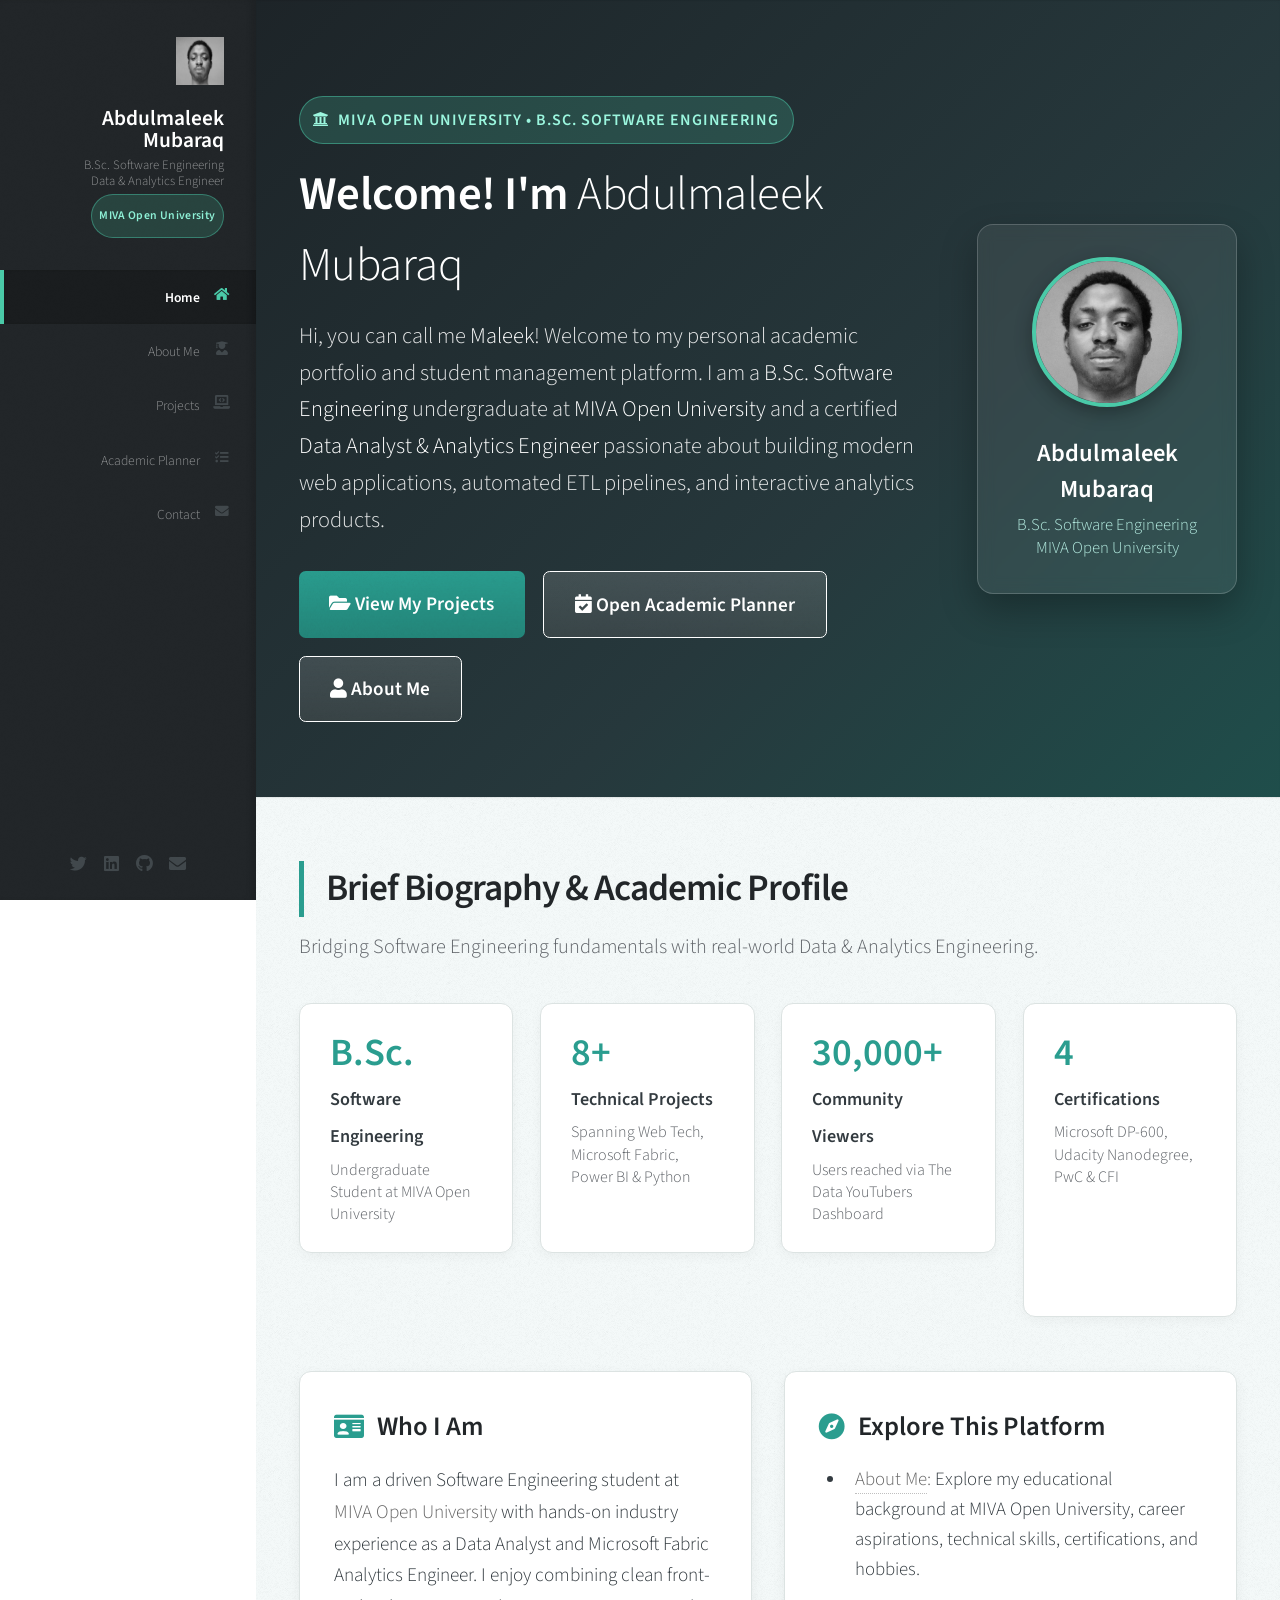
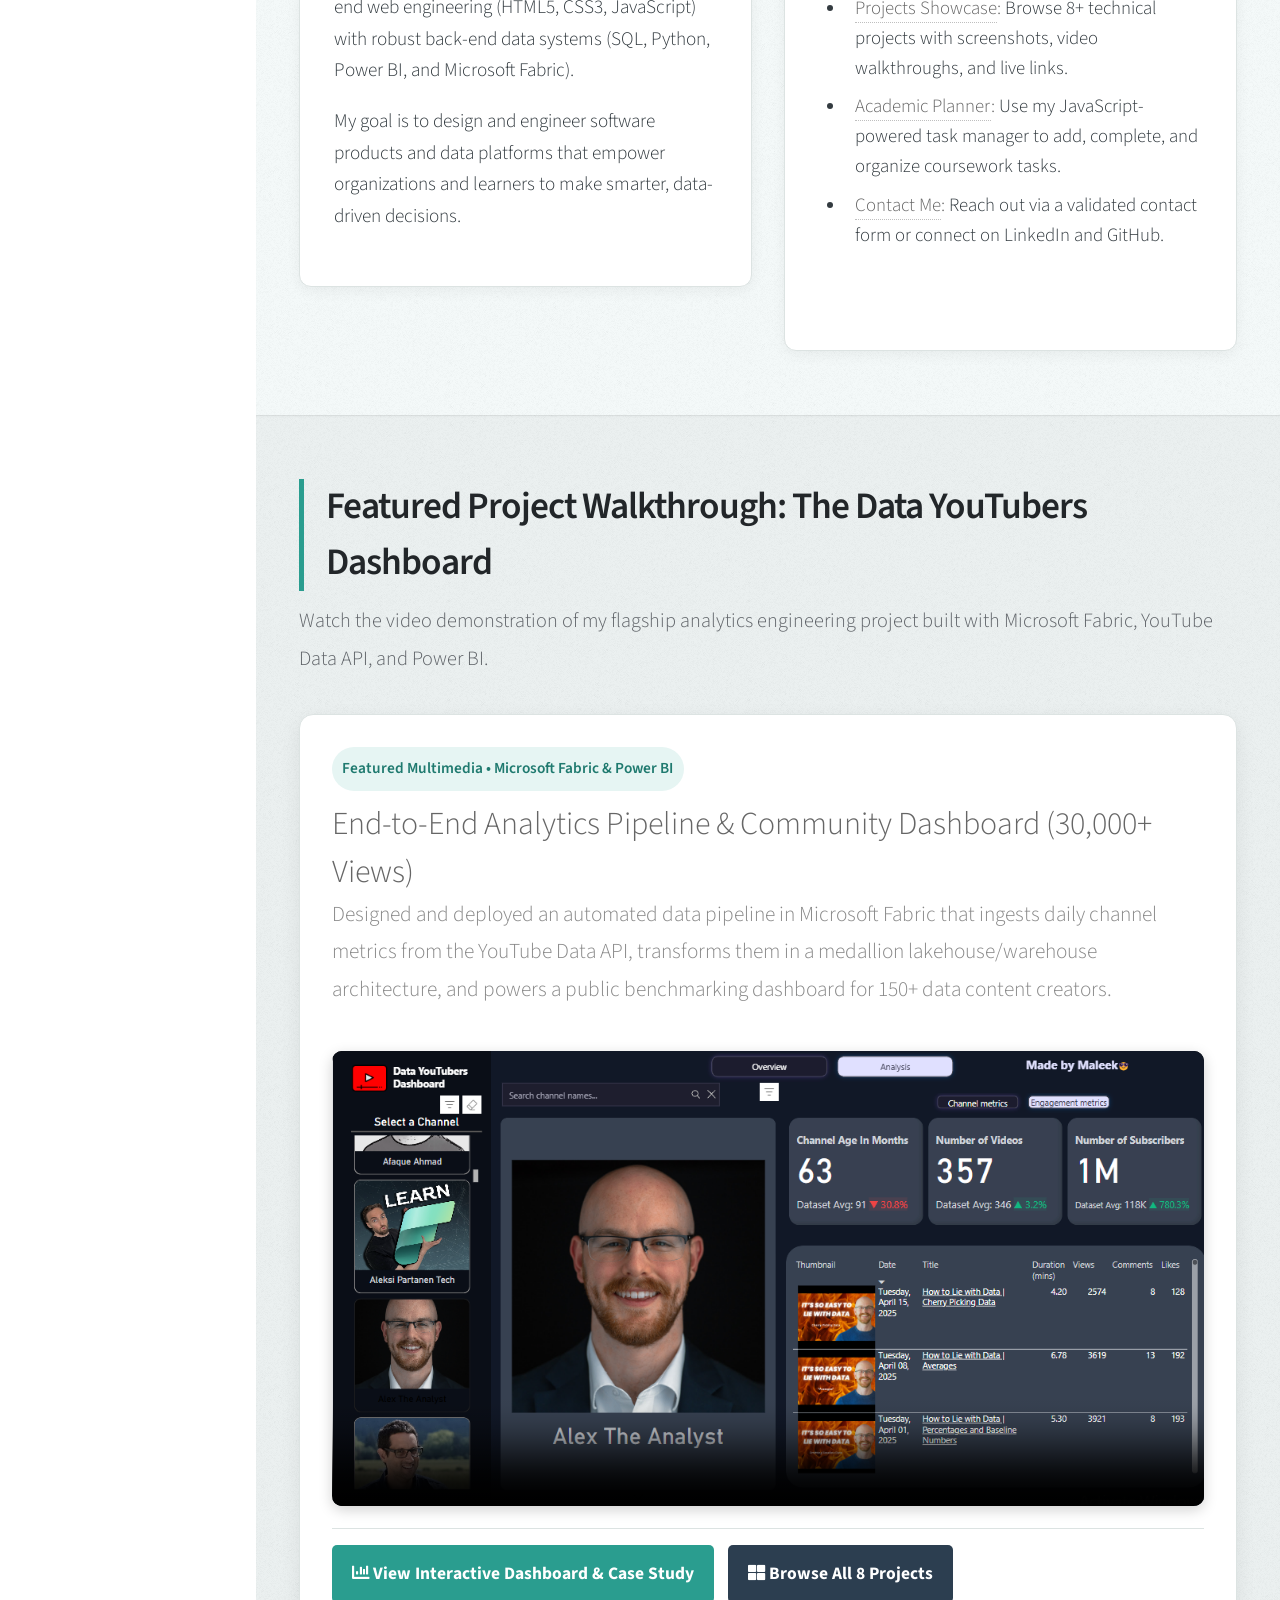
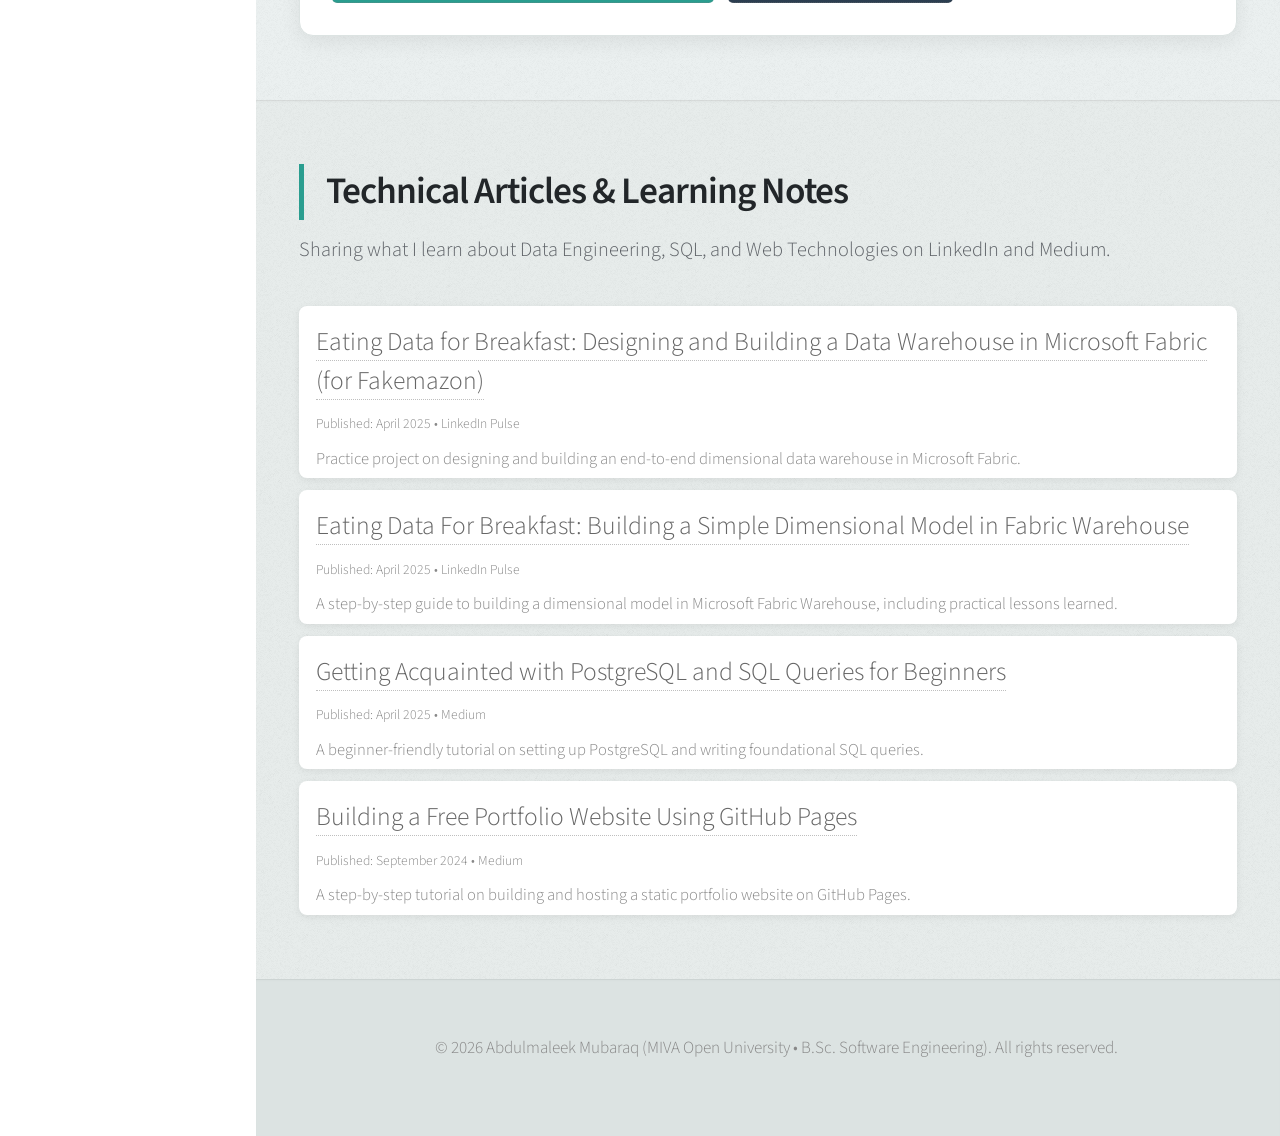
==== index.html @ 2f510b84 "Initial commit: Responsive Student Portfolio and Academic Management Website" ====
<!DOCTYPE html>
<html lang="en">
<head>
    <meta charset="utf-8" />
    <meta name="viewport" content="width=device-width, initial-scale=1" />
    <title>Abdulmaleek Mubaraq | Student Portfolio &amp; Academic Management Platform</title>
    <meta name="description" content="Personal academic portfolio and student management platform of Abdulmaleek Mubaraq — B.Sc. Software Engineering student at MIVA Open University and Data &amp; Analytics Engineer." />

    <!-- Favicon -->
    <link rel="apple-touch-icon" sizes="180x180" href="apple-touch-icon.png" />
    <link rel="icon" type="image/png" sizes="32x32" href="favicon-32x32.png" />
    <link rel="icon" type="image/png" sizes="16x16" href="favicon-16x16.png" />
    <link rel="manifest" href="site.webmanifest" />

    <!-- External CSS Stylesheet -->
    <link rel="stylesheet" href="assets/css/main.css" />
    <link rel="stylesheet" href="assets/css/fontawesome-all.min.css" />
</head>
<body class="is-preload">

    <!-- Semantic Header & Navigation Sidebar -->
    <header id="header">
        <div class="top">
            <!-- Student Logo / Profile Summary -->
            <div id="logo">
                <span class="image avatar48"><img src="images/avatar.jpg" alt="Portrait of Abdulmaleek Mubaraq" /></span>
                <h1 id="title">Abdulmaleek<br />Mubaraq</h1>
                <p>B.Sc. Software Engineering<br />Data &amp; Analytics Engineer</p>
                <span class="uni-badge">MIVA Open University</span>
            </div>

            <!-- Multi-Page Navigation Menu -->
            <nav id="nav" aria-label="Primary Navigation">
                <ul>
                    <li><a href="index.html" class="active" aria-current="page"><span class="icon solid fa-home">Home</span></a></li>
                    <li><a href="about.html"><span class="icon solid fa-user-graduate">About Me</span></a></li>
                    <li><a href="projects.html"><span class="icon solid fa-laptop-code">Projects</span></a></li>
                    <li><a href="planner.html"><span class="icon solid fa-tasks">Academic Planner</span></a></li>
                    <li><a href="contact.html"><span class="icon solid fa-envelope">Contact</span></a></li>
                </ul>
            </nav>
        </div>

        <div class="bottom">
            <!-- Social Hyperlinks -->
            <ul class="icons">
                <li><a href="https://x.com/abdulmaleekola" target="_blank" rel="noopener" class="icon brands fa-twitter"><span class="label">Twitter</span></a></li>
                <li><a href="https://www.linkedin.com/in/mubaraq-abdulmaleek/" target="_blank" rel="noopener" class="icon brands fa-linkedin"><span class="label">LinkedIn</span></a></li>
                <li><a href="https://github.com/maleek004" target="_blank" rel="noopener" class="icon brands fa-github"><span class="label">GitHub</span></a></li>
                <li><a href="mailto:mubaraqabdulmaleek@gmail.com" class="icon solid fa-envelope"><span class="label">Email</span></a></li>
            </ul>
        </div>
    </header>

    <!-- Main Semantic Content -->
    <main id="main">

        <!-- Hero Section: Welcome Message, Student Name, Photograph & Brief Biography -->
        <section id="hero" class="one dark cover page-hero">
            <div class="container">
                <div class="home-hero-grid">
                    <div class="home-hero-content">
                        <span class="hero-eyebrow"><i class="icon solid fa-university"></i> MIVA Open University &bull; B.Sc. Software Engineering</span>
                        <h1>Welcome! I'm <strong>Abdulmaleek Mubaraq</strong></h1>
                        <p>
                            Hi, you can call me <strong>Maleek</strong>! Welcome to my personal academic portfolio and student management platform.
                            I am a <strong>B.Sc. Software Engineering</strong> undergraduate at <strong>MIVA Open University</strong> and a certified
                            <strong>Data Analyst &amp; Analytics Engineer</strong> passionate about building modern web applications, automated ETL pipelines, and interactive analytics products.
                        </p>
                        <div class="hero-actions">
                            <a href="projects.html" class="button primary-btn"><i class="icon solid fa-folder-open"></i> View My Projects</a>
                            <a href="planner.html" class="button secondary-btn"><i class="icon solid fa-calendar-check"></i> Open Academic Planner</a>
                            <a href="about.html" class="button secondary-btn"><i class="icon solid fa-user"></i> About Me</a>
                        </div>
                    </div>

                    <!-- Student Photograph Card -->
                    <aside class="home-hero-photo-card" aria-label="Student Profile Card">
                        <img src="images/avatar.jpg" alt="Abdulmaleek Mubaraq smiling" />
                        <h3>Abdulmaleek Mubaraq</h3>
                        <p>B.Sc. Software Engineering<br />MIVA Open University</p>
                    </aside>
                </div>
            </div>
        </section>

        <!-- Brief Biography & Academic Overview Section -->
        <section id="biography" class="two">
            <div class="container">
                <header class="section-header-left">
                    <h2>Brief Biography &amp; Academic Profile</h2>
                    <p>Bridging Software Engineering fundamentals with real-world Data &amp; Analytics Engineering.</p>
                </header>

                <!-- Key Academic & Portfolio Highlights (CSS Grid) -->
                <div class="stats-grid">
                    <article class="stat-card">
                        <span class="stat-number">B.Sc.</span>
                        <span class="stat-label">Software Engineering</span>
                        <span class="stat-desc">Undergraduate Student at MIVA Open University</span>
                    </article>
                    <article class="stat-card">
                        <span class="stat-number">8+</span>
                        <span class="stat-label">Technical Projects</span>
                        <span class="stat-desc">Spanning Web Tech, Microsoft Fabric, Power BI &amp; Python</span>
                    </article>
                    <article class="stat-card">
                        <span class="stat-number">30,000+</span>
                        <span class="stat-label">Community Viewers</span>
                        <span class="stat-desc">Users reached via The Data YouTubers Dashboard</span>
                    </article>
                    <article class="stat-card">
                        <span class="stat-number">4</span>
                        <span class="stat-label">Certifications</span>
                        <span class="stat-desc">Microsoft DP-600, Udacity Nanodegree, PwC &amp; CFI</span>
                    </article>
                </div>

                <!-- Two-Column Biography Cards -->
                <div class="bio-grid">
                    <article class="info-card">
                        <h3><i class="icon solid fa-id-card"></i> Who I Am</h3>
                        <p>
                            I am a driven Software Engineering student at <strong>MIVA Open University</strong> with hands-on industry experience as a Data Analyst and Microsoft Fabric Analytics Engineer. I enjoy combining clean front-end web engineering (HTML5, CSS3, JavaScript) with robust back-end data systems (SQL, Python, Power BI, and Microsoft Fabric).
                        </p>
                        <p>
                            My goal is to design and engineer software products and data platforms that empower organizations and learners to make smarter, data-driven decisions.
                        </p>
                    </article>

                    <article class="info-card">
                        <h3><i class="icon solid fa-compass"></i> Explore This Platform</h3>
                        <ul class="styled-list">
                            <li><strong><a href="about.html">About Me</a>:</strong> Explore my educational background at MIVA Open University, career aspirations, technical skills, certifications, and hobbies.</li>
                            <li><strong><a href="projects.html">Projects Showcase</a>:</strong> Browse 8+ technical projects with screenshots, video walkthroughs, and live links.</li>
                            <li><strong><a href="planner.html">Academic Planner</a>:</strong> Use my JavaScript-powered task manager to add, complete, and organize coursework tasks.</li>
                            <li><strong><a href="contact.html">Contact Me</a>:</strong> Reach out via a validated contact form or connect on LinkedIn and GitHub.</li>
                        </ul>
                    </article>
                </div>
            </div>
        </section>

        <!-- Featured Project & Multimedia Video Section -->
        <section id="featured-multimedia" class="three">
            <div class="container">
                <header class="section-header-left">
                    <h2>Featured Project Walkthrough: The Data YouTubers Dashboard</h2>
                    <p>Watch the video demonstration of my flagship analytics engineering project built with Microsoft Fabric, YouTube Data API, and Power BI.</p>
                </header>

                <article class="video-showcase-card">
                    <span class="project-badge">Featured Multimedia &bull; Microsoft Fabric &amp; Power BI</span>
                    <h3>End-to-End Analytics Pipeline &amp; Community Dashboard (30,000+ Views)</h3>
                    <p>
                        Designed and deployed an automated data pipeline in Microsoft Fabric that ingests daily channel metrics from the YouTube Data API, transforms them in a medallion lakehouse/warehouse architecture, and powers a public benchmarking dashboard for 150+ data content creators.
                    </p>

                    <!-- HTML5 Multimedia Video Element -->
                    <div class="video-player-wrapper">
                        <video controls preload="metadata" poster="images/DataYoutubersOverview.png">
                            <source src="images/linkedin-video.mp4" type="video/mp4" />
                            Your browser does not support HTML5 video playback. You can <a href="images/linkedin-video.mp4">download the video walkthrough here</a>.
                        </video>
                    </div>

                    <div class="project-card-footer">
                        <a href="data-youtubers.html" class="view-more-btn"><i class="icon solid fa-chart-bar"></i> View Interactive Dashboard &amp; Case Study</a>
                        <a href="projects.html" class="view-more-btn" style="background-color: #2c3e50;"><i class="icon solid fa-th-large"></i> Browse All 8 Projects</a>
                    </div>
                </article>
            </div>
        </section>

        <!-- Technical Writing & Blog Section -->
        <section id="blog" class="four">
            <div class="container">
                <header class="section-header-left">
                    <h2>Technical Articles &amp; Learning Notes</h2>
                    <p>Sharing what I learn about Data Engineering, SQL, and Web Technologies on LinkedIn and Medium.</p>
                </header>

                <div class="blog-list">
                    <article class="blog-container">
                        <h3 class="blog-title">
                            <a href="https://www.linkedin.com/pulse/eating-data-breakfast-designing-building-warehouse-abdulmaleek--jjn0f/" target="_blank" rel="noopener">
                                Eating Data for Breakfast: Designing and Building a Data Warehouse in Microsoft Fabric (for Fakemazon)
                            </a>
                        </h3>
                        <p class="blog-meta">Published: April 2025 &bull; LinkedIn Pulse</p>
                        <p class="blog-summary">Practice project on designing and building an end-to-end dimensional data warehouse in Microsoft Fabric.</p>
                    </article>

                    <article class="blog-container">
                        <h3 class="blog-title">
                            <a href="https://www.linkedin.com/pulse/eating-data-breakfast-building-simple-dimensional-abdulmaleek--d0dvf/" target="_blank" rel="noopener">
                                Eating Data For Breakfast: Building a Simple Dimensional Model in Fabric Warehouse
                            </a>
                        </h3>
                        <p class="blog-meta">Published: April 2025 &bull; LinkedIn Pulse</p>
                        <p class="blog-summary">A step-by-step guide to building a dimensional model in Microsoft Fabric Warehouse, including practical lessons learned.</p>
                    </article>

                    <article class="blog-container">
                        <h3 class="blog-title">
                            <a href="https://medium.com/@mubaraqabdulmaleek/getting-acquainted-with-postgresql-0bab54126f6b" target="_blank" rel="noopener">
                                Getting Acquainted with PostgreSQL and SQL Queries for Beginners
                            </a>
                        </h3>
                        <p class="blog-meta">Published: April 2025 &bull; Medium</p>
                        <p class="blog-summary">A beginner-friendly tutorial on setting up PostgreSQL and writing foundational SQL queries.</p>
                    </article>

                    <article class="blog-container">
                        <h3 class="blog-title">
                            <a href="https://medium.com/@mubaraqabdulmaleek/building-a-free-data-analyst-portfolio-website-using-ai-and-github-pages-step-by-step-guide-for-174361901508" target="_blank" rel="noopener">
                                Building a Free Portfolio Website Using GitHub Pages
                            </a>
                        </h3>
                        <p class="blog-meta">Published: September 2024 &bull; Medium</p>
                        <p class="blog-summary">A step-by-step tutorial on building and hosting a static portfolio website on GitHub Pages.</p>
                    </article>
                </div>
            </div>
        </section>

    </main>

    <!-- Semantic Footer -->
    <footer id="footer">
        <ul class="copyright">
            <li>&copy; 2026 Abdulmaleek Mubaraq (MIVA Open University &bull; B.Sc. Software Engineering). All rights reserved.</li>
        </ul>
    </footer>

    <!-- Scripts -->
    <script src="assets/js/jquery.min.js"></script>
    <script src="assets/js/jquery.scrolly.min.js"></script>
    <script src="assets/js/jquery.scrollex.min.js"></script>
    <script src="assets/js/browser.min.js"></script>
    <script src="assets/js/breakpoints.min.js"></script>
    <script src="assets/js/util.js"></script>
    <script src="assets/js/main.js"></script>
    <script src="assets/js/portfolio.js"></script>
</body>
</html>
---- assets/css/main.css ----
@import url("fontawesome-all.min.css");
@import url("https://fonts.googleapis.com/css?family=Source+Sans+Pro:300,300italic,400,600");

/*
	Prologue by HTML5 UP
	html5up.net | @ajlkn
	Free for personal and commercial use under the CCA 3.0 license (html5up.net/license)
*/

html, body, div, span, applet, object,
iframe, h1, h2, h3, h4, h5, h6, p, blockquote,
pre, a, abbr, acronym, address, big, cite,
code, del, dfn, em, img, ins, kbd, q, s, samp,
small, strike, strong, sub, sup, tt, var, b,
u, i, center, dl, dt, dd, ol, ul, li, fieldset,
form, label, legend, table, caption, tbody,
tfoot, thead, tr, th, td, article, aside,
canvas, details, embed, figure, figcaption,
footer, header, hgroup, menu, nav, output, ruby,
section, summary, time, mark, audio, video {
	margin: 0;
	padding: 0;
	border: 0;
	font-size: 100%;
	font: inherit;
	vertical-align: baseline;}

article, aside, details, figcaption, figure,
footer, header, hgroup, menu, nav, section {
	display: block;}

body {
	line-height: 1;
}

ol, ul {
	list-style: none;
}

blockquote, q {
	quotes: none;
}

	blockquote:before, blockquote:after, q:before, q:after {
		content: '';
		content: none;
	}

table {
	border-collapse: collapse;
	border-spacing: 0;
}

body {
	-webkit-text-size-adjust: none;
}

mark {
	background-color: transparent;
	color: inherit;
}

input::-moz-focus-inner {
	border: 0;
	padding: 0;
}

input, select, textarea {
	-moz-appearance: none;
	-webkit-appearance: none;
	-ms-appearance: none;
	appearance: none;
}

/* Basic */

	html {
		box-sizing: border-box;
	}

	*, *:before, *:after {
		box-sizing: inherit;
	}

	body {
		background: #fff;
		font-family: 'Source Sans Pro', sans-serif;
		font-size: 19pt;
		font-weight: 300;
		line-height: 1.75em;
		color: #888;
	}

		body.is-preload *, body.is-preload *:before, body.is-preload *:after {
			-moz-animation: none !important;
			-webkit-animation: none !important;
			-ms-animation: none !important;
			animation: none !important;
			-moz-transition: none !important;
			-webkit-transition: none !important;
			-ms-transition: none !important;
			transition: none !important;
		}

	input, textarea, select {
		font-family: 'Source Sans Pro', sans-serif;
		font-size: 19pt;
		font-weight: 300;
		line-height: 1.75em;
		color: #888;
	}

	h1, h2, h3, h4, h5, h6 {
		font-weight: 300;
		color: #666;
		line-height: 1.5em;
	}

	h1 a, h2 a, h3 a, h4 a, h5 a, h6 a {
		color: inherit;
		text-decoration: none;
	}

		h1 a strong, h2 a strong, h3 a strong, h4 a strong, h5 a strong, h6 a strong {
			color: #333;
		}

	h2 {
		font-size: 2em;
		letter-spacing: -1px;
	}

		h2.alt {
			color: #888;
		}

			h2.alt strong {
				color: #666;
			}

	h3 {
		font-size: 1.5em;
	}

	header {
		margin: 0 0 2em 0;
	}

		header > p {
			margin: 1em 0 0 0;
		}

	footer {
		margin: 2em 0 0 0;
	}

	strong, b {
		font-weight: 300;
		color: #666;
	}

	em, i {
		font-style: italic;
	}

	a {
		text-decoration: none;
		color: inherit;
		border-bottom: dotted 1px rgba(128, 128, 128, 0.5);
		-moz-transition: color 0.35s ease-in-out, border-bottom-color 0.35s ease-in-out;
		-webkit-transition: color 0.35s ease-in-out, border-bottom-color 0.35s ease-in-out;
		-ms-transition: color 0.35s ease-in-out, border-bottom-color 0.35s ease-in-out;
		transition: color 0.35s ease-in-out, border-bottom-color 0.35s ease-in-out;
		outline: 0;
	}

		a:hover {
			color: #E27689;
			border-bottom-color: rgba(255, 255, 255, 0);
		}

	sub {
		position: relative;
		top: 0.5em;
		font-size: 0.8em;
	}

	sup {
		position: relative;
		top: -0.5em;
		font-size: 0.8em;
	}

	hr {
		border: 0;
		border-top: solid 1px #ddd;
	}

	blockquote {
		border-left: solid 0.5em #ddd;
		padding: 1em 0 1em 2em;
		font-style: italic;
	}

	p, ul, ol, dl, table {
		margin-bottom: 2em;
	}

	br.clear {
		clear: both;
	}

/* Container */

	.container {
		margin: 0 auto;
		max-width: 100%;
		width: 1400px;
	}

		@media screen and (min-width: 961px) and (max-width: 1880px) {

			.container {
				width: 1200px;
			}

		}

		@media screen and (min-width: 961px) and (max-width: 1620px) {

			.container {
				width: 960px;
			}

		}

		@media screen and (min-width: 961px) and (max-width: 1320px) {

			.container {
				width: 100%;
			}

		}

		@media screen and (max-width: 960px) {

			.container {
				width: 100%;
			}

		}

		@media screen and (max-width: 736px) {

			.container {
				width: 100%;
			}

		}

/* Row */

	.row {
		display: flex;
		flex-wrap: wrap;
		box-sizing: border-box;
		align-items: stretch;
	}

		.row > * {
			box-sizing: border-box;
		}

		.row.gtr-uniform > * > :last-child {
			margin-bottom: 0;
		}

		.row.aln-left {
			justify-content: flex-start;
		}

		.row.aln-center {
			justify-content: center;
		}

		.row.aln-right {
			justify-content: flex-end;
		}

		.row.aln-top {
			align-items: flex-start;
		}

		.row.aln-middle {
			align-items: center;
		}

		.row.aln-bottom {
			align-items: flex-end;
		}

		.row > .imp {
			order: -1;
		}

		.row > .col-1 {
			width: 8.33333%;
		}

		.row > .off-1 {
			margin-left: 8.33333%;
		}

		.row > .col-2 {
			width: 16.66667%;
		}

		.row > .off-2 {
			margin-left: 16.66667%;
		}

		.row > .col-3 {
			width: 25%;
		}

		.row > .off-3 {
			margin-left: 25%;
		}

		.row > .col-4 {
			width: 33.33333%;
		}

		.row > .off-4 {
			margin-left: 33.33333%;
		}

		.row > .col-5 {
			width: 41.66667%;
		}

		.row > .off-5 {
			margin-left: 41.66667%;
		}

		.row > .col-6 {
			width: 50%;
		}

		.row > .off-6 {
			margin-left: 50%;
		}

		.row > .col-7 {
			width: 58.33333%;
		}

		.row > .off-7 {
			margin-left: 58.33333%;
		}

		.row > .col-8 {
			width: 66.66667%;
		}

		.row > .off-8 {
			margin-left: 66.66667%;
		}

		.row > .col-9 {
			width: 75%;
		}

		.row > .off-9 {
			margin-left: 75%;
		}

		.row > .col-10 {
			width: 83.33333%;
		}

		.row > .off-10 {
			margin-left: 83.33333%;
		}

		.row > .col-11 {
			width: 91.66667%;
		}

		.row > .off-11 {
			margin-left: 91.66667%;
		}

		.row > .col-12 {
			width: 100%;
		}

		.row > .off-12 {
			margin-left: 100%;
		}

		.row.gtr-0 {
			margin-top: 0px;
			margin-left: 0px;
		}

			.row.gtr-0 > * {
				padding: 0px 0 0 0px;
			}

			.row.gtr-0.gtr-uniform {
				margin-top: 0px;
			}

				.row.gtr-0.gtr-uniform > * {
					padding-top: 0px;
				}

		.row.gtr-25 {
			margin-top: -10px;
			margin-left: -10px;
		}

			.row.gtr-25 > * {
				padding: 10px 0 0 10px;
			}

			.row.gtr-25.gtr-uniform {
				margin-top: -10px;
			}

				.row.gtr-25.gtr-uniform > * {
					padding-top: 10px;
				}

		.row.gtr-50 {
			margin-top: -20px;
			margin-left: -20px;
		}

			.row.gtr-50 > * {
				padding: 20px 0 0 20px;
			}

			.row.gtr-50.gtr-uniform {
				margin-top: -20px;
			}

				.row.gtr-50.gtr-uniform > * {
					padding-top: 20px;
				}

		.row {
			margin-top: -40px;
			margin-left: -40px;
		}

			.row > * {
				padding: 40px 0 0 40px;
			}

			.row.gtr-uniform {
				margin-top: -40px;
			}

				.row.gtr-uniform > * {
					padding-top: 40px;
				}

		.row.gtr-150 {
			margin-top: -60px;
			margin-left: -60px;
		}

			.row.gtr-150 > * {
				padding: 60px 0 0 60px;
			}

			.row.gtr-150.gtr-uniform {
				margin-top: -60px;
			}

				.row.gtr-150.gtr-uniform > * {
					padding-top: 60px;
				}

		.row.gtr-200 {
			margin-top: -80px;
			margin-left: -80px;
		}

			.row.gtr-200 > * {
				padding: 80px 0 0 80px;
			}

			.row.gtr-200.gtr-uniform {
				margin-top: -80px;
			}

				.row.gtr-200.gtr-uniform > * {
					padding-top: 80px;
				}

		@media screen and (min-width: 961px) and (max-width: 1880px) {

			.row {
				display: flex;
				flex-wrap: wrap;
				box-sizing: border-box;
				align-items: stretch;
			}

				.row > * {
					box-sizing: border-box;
				}

				.row.gtr-uniform > * > :last-child {
					margin-bottom: 0;
				}

				.row.aln-left {
					justify-content: flex-start;
				}

				.row.aln-center {
					justify-content: center;
				}

				.row.aln-right {
					justify-content: flex-end;
				}

				.row.aln-top {
					align-items: flex-start;
				}

				.row.aln-middle {
					align-items: center;
				}

				.row.aln-bottom {
					align-items: flex-end;
				}

				.row > .imp-wide {
					order: -1;
				}

				.row > .col-1-wide {
					width: 8.33333%;
				}

				.row > .off-1-wide {
					margin-left: 8.33333%;
				}

				.row > .col-2-wide {
					width: 16.66667%;
				}

				.row > .off-2-wide {
					margin-left: 16.66667%;
				}

				.row > .col-3-wide {
					width: 25%;
				}

				.row > .off-3-wide {
					margin-left: 25%;
				}

				.row > .col-4-wide {
					width: 33.33333%;
				}

				.row > .off-4-wide {
					margin-left: 33.33333%;
				}

				.row > .col-5-wide {
					width: 41.66667%;
				}

				.row > .off-5-wide {
					margin-left: 41.66667%;
				}

				.row > .col-6-wide {
					width: 50%;
				}

				.row > .off-6-wide {
					margin-left: 50%;
				}

				.row > .col-7-wide {
					width: 58.33333%;
				}

				.row > .off-7-wide {
					margin-left: 58.33333%;
				}

				.row > .col-8-wide {
					width: 66.66667%;
				}

				.row > .off-8-wide {
					margin-left: 66.66667%;
				}

				.row > .col-9-wide {
					width: 75%;
				}

				.row > .off-9-wide {
					margin-left: 75%;
				}

				.row > .col-10-wide {
					width: 83.33333%;
				}

				.row > .off-10-wide {
					margin-left: 83.33333%;
				}

				.row > .col-11-wide {
					width: 91.66667%;
				}

				.row > .off-11-wide {
					margin-left: 91.66667%;
				}

				.row > .col-12-wide {
					width: 100%;
				}

				.row > .off-12-wide {
					margin-left: 100%;
				}

				.row.gtr-0 {
					margin-top: 0px;
					margin-left: 0px;
				}

					.row.gtr-0 > * {
						padding: 0px 0 0 0px;
					}

					.row.gtr-0.gtr-uniform {
						margin-top: 0px;
					}

						.row.gtr-0.gtr-uniform > * {
							padding-top: 0px;
						}

				.row.gtr-25 {
					margin-top: -10px;
					margin-left: -10px;
				}

					.row.gtr-25 > * {
						padding: 10px 0 0 10px;
					}

					.row.gtr-25.gtr-uniform {
						margin-top: -10px;
					}

						.row.gtr-25.gtr-uniform > * {
							padding-top: 10px;
						}

				.row.gtr-50 {
					margin-top: -20px;
					margin-left: -20px;
				}

					.row.gtr-50 > * {
						padding: 20px 0 0 20px;
					}

					.row.gtr-50.gtr-uniform {
						margin-top: -20px;
					}

						.row.gtr-50.gtr-uniform > * {
							padding-top: 20px;
						}

				.row {
					margin-top: -40px;
					margin-left: -40px;
				}

					.row > * {
						padding: 40px 0 0 40px;
					}

					.row.gtr-uniform {
						margin-top: -40px;
					}

						.row.gtr-uniform > * {
							padding-top: 40px;
						}

				.row.gtr-150 {
					margin-top: -60px;
					margin-left: -60px;
				}

					.row.gtr-150 > * {
						padding: 60px 0 0 60px;
					}

					.row.gtr-150.gtr-uniform {
						margin-top: -60px;
					}

						.row.gtr-150.gtr-uniform > * {
							padding-top: 60px;
						}

				.row.gtr-200 {
					margin-top: -80px;
					margin-left: -80px;
				}

					.row.gtr-200 > * {
						padding: 80px 0 0 80px;
					}

					.row.gtr-200.gtr-uniform {
						margin-top: -80px;
					}

						.row.gtr-200.gtr-uniform > * {
							padding-top: 80px;
						}

		}

		@media screen and (min-width: 961px) and (max-width: 1620px) {

			.row {
				display: flex;
				flex-wrap: wrap;
				box-sizing: border-box;
				align-items: stretch;
			}

				.row > * {
					box-sizing: border-box;
				}

				.row.gtr-uniform > * > :last-child {
					margin-bottom: 0;
				}

				.row.aln-left {
					justify-content: flex-start;
				}

				.row.aln-center {
					justify-content: center;
				}

				.row.aln-right {
					justify-content: flex-end;
				}

				.row.aln-top {
					align-items: flex-start;
				}

				.row.aln-middle {
					align-items: center;
				}

				.row.aln-bottom {
					align-items: flex-end;
				}

				.row > .imp-normal {
					order: -1;
				}

				.row > .col-1-normal {
					width: 8.33333%;
				}

				.row > .off-1-normal {
					margin-left: 8.33333%;
				}

				.row > .col-2-normal {
					width: 16.66667%;
				}

				.row > .off-2-normal {
					margin-left: 16.66667%;
				}

				.row > .col-3-normal {
					width: 25%;
				}

				.row > .off-3-normal {
					margin-left: 25%;
				}

				.row > .col-4-normal {
					width: 33.33333%;
				}

				.row > .off-4-normal {
					margin-left: 33.33333%;
				}

				.row > .col-5-normal {
					width: 41.66667%;
				}

				.row > .off-5-normal {
					margin-left: 41.66667%;
				}

				.row > .col-6-normal {
					width: 50%;
				}

				.row > .off-6-normal {
					margin-left: 50%;
				}

				.row > .col-7-normal {
					width: 58.33333%;
				}

				.row > .off-7-normal {
					margin-left: 58.33333%;
				}

				.row > .col-8-normal {
					width: 66.66667%;
				}

				.row > .off-8-normal {
					margin-left: 66.66667%;
				}

				.row > .col-9-normal {
					width: 75%;
				}

				.row > .off-9-normal {
					margin-left: 75%;
				}

				.row > .col-10-normal {
					width: 83.33333%;
				}

				.row > .off-10-normal {
					margin-left: 83.33333%;
				}

				.row > .col-11-normal {
					width: 91.66667%;
				}

				.row > .off-11-normal {
					margin-left: 91.66667%;
				}

				.row > .col-12-normal {
					width: 100%;
				}

				.row > .off-12-normal {
					margin-left: 100%;
				}

				.row.gtr-0 {
					margin-top: 0px;
					margin-left: 0px;
				}

					.row.gtr-0 > * {
						padding: 0px 0 0 0px;
					}

					.row.gtr-0.gtr-uniform {
						margin-top: 0px;
					}

						.row.gtr-0.gtr-uniform > * {
							padding-top: 0px;
						}

				.row.gtr-25 {
					margin-top: -10px;
					margin-left: -10px;
				}

					.row.gtr-25 > * {
						padding: 10px 0 0 10px;
					}

					.row.gtr-25.gtr-uniform {
						margin-top: -10px;
					}

						.row.gtr-25.gtr-uniform > * {
							padding-top: 10px;
						}

				.row.gtr-50 {
					margin-top: -20px;
					margin-left: -20px;
				}

					.row.gtr-50 > * {
						padding: 20px 0 0 20px;
					}

					.row.gtr-50.gtr-uniform {
						margin-top: -20px;
					}

						.row.gtr-50.gtr-uniform > * {
							padding-top: 20px;
						}

				.row {
					margin-top: -40px;
					margin-left: -40px;
				}

					.row > * {
						padding: 40px 0 0 40px;
					}

					.row.gtr-uniform {
						margin-top: -40px;
					}

						.row.gtr-uniform > * {
							padding-top: 40px;
						}

				.row.gtr-150 {
					margin-top: -60px;
					margin-left: -60px;
				}

					.row.gtr-150 > * {
						padding: 60px 0 0 60px;
					}

					.row.gtr-150.gtr-uniform {
						margin-top: -60px;
					}

						.row.gtr-150.gtr-uniform > * {
							padding-top: 60px;
						}

				.row.gtr-200 {
					margin-top: -80px;
					margin-left: -80px;
				}

					.row.gtr-200 > * {
						padding: 80px 0 0 80px;
					}

					.row.gtr-200.gtr-uniform {
						margin-top: -80px;
					}

						.row.gtr-200.gtr-uniform > * {
							padding-top: 80px;
						}

		}

		@media screen and (min-width: 961px) and (max-width: 1320px) {

			.row {
				display: flex;
				flex-wrap: wrap;
				box-sizing: border-box;
				align-items: stretch;
			}

				.row > * {
					box-sizing: border-box;
				}

				.row.gtr-uniform > * > :last-child {
					margin-bottom: 0;
				}

				.row.aln-left {
					justify-content: flex-start;
				}

				.row.aln-center {
					justify-content: center;
				}

				.row.aln-right {
					justify-content: flex-end;
				}

				.row.aln-top {
					align-items: flex-start;
				}

				.row.aln-middle {
					align-items: center;
				}

				.row.aln-bottom {
					align-items: flex-end;
				}

				.row > .imp-narrow {
					order: -1;
				}

				.row > .col-1-narrow {
					width: 8.33333%;
				}

				.row > .off-1-narrow {
					margin-left: 8.33333%;
				}

				.row > .col-2-narrow {
					width: 16.66667%;
				}

				.row > .off-2-narrow {
					margin-left: 16.66667%;
				}

				.row > .col-3-narrow {
					width: 25%;
				}

				.row > .off-3-narrow {
					margin-left: 25%;
				}

				.row > .col-4-narrow {
					width: 33.33333%;
				}

				.row > .off-4-narrow {
					margin-left: 33.33333%;
				}

				.row > .col-5-narrow {
					width: 41.66667%;
				}

				.row > .off-5-narrow {
					margin-left: 41.66667%;
				}

				.row > .col-6-narrow {
					width: 50%;
				}

				.row > .off-6-narrow {
					margin-left: 50%;
				}

				.row > .col-7-narrow {
					width: 58.33333%;
				}

				.row > .off-7-narrow {
					margin-left: 58.33333%;
				}

				.row > .col-8-narrow {
					width: 66.66667%;
				}

				.row > .off-8-narrow {
					margin-left: 66.66667%;
				}

				.row > .col-9-narrow {
					width: 75%;
				}

				.row > .off-9-narrow {
					margin-left: 75%;
				}

				.row > .col-10-narrow {
					width: 83.33333%;
				}

				.row > .off-10-narrow {
					margin-left: 83.33333%;
				}

				.row > .col-11-narrow {
					width: 91.66667%;
				}

				.row > .off-11-narrow {
					margin-left: 91.66667%;
				}

				.row > .col-12-narrow {
					width: 100%;
				}

				.row > .off-12-narrow {
					margin-left: 100%;
				}

				.row.gtr-0 {
					margin-top: 0px;
					margin-left: 0px;
				}

					.row.gtr-0 > * {
						padding: 0px 0 0 0px;
					}

					.row.gtr-0.gtr-uniform {
						margin-top: 0px;
					}

						.row.gtr-0.gtr-uniform > * {
							padding-top: 0px;
						}

				.row.gtr-25 {
					margin-top: -5px;
					margin-left: -5px;
				}

					.row.gtr-25 > * {
						padding: 5px 0 0 5px;
					}

					.row.gtr-25.gtr-uniform {
						margin-top: -5px;
					}

						.row.gtr-25.gtr-uniform > * {
							padding-top: 5px;
						}

				.row.gtr-50 {
					margin-top: -10px;
					margin-left: -10px;
				}

					.row.gtr-50 > * {
						padding: 10px 0 0 10px;
					}

					.row.gtr-50.gtr-uniform {
						margin-top: -10px;
					}

						.row.gtr-50.gtr-uniform > * {
							padding-top: 10px;
						}

				.row {
					margin-top: -20px;
					margin-left: -20px;
				}

					.row > * {
						padding: 20px 0 0 20px;
					}

					.row.gtr-uniform {
						margin-top: -20px;
					}

						.row.gtr-uniform > * {
							padding-top: 20px;
						}

				.row.gtr-150 {
					margin-top: -30px;
					margin-left: -30px;
				}

					.row.gtr-150 > * {
						padding: 30px 0 0 30px;
					}

					.row.gtr-150.gtr-uniform {
						margin-top: -30px;
					}

						.row.gtr-150.gtr-uniform > * {
							padding-top: 30px;
						}

				.row.gtr-200 {
					margin-top: -40px;
					margin-left: -40px;
				}

					.row.gtr-200 > * {
						padding: 40px 0 0 40px;
					}

					.row.gtr-200.gtr-uniform {
						margin-top: -40px;
					}

						.row.gtr-200.gtr-uniform > * {
							padding-top: 40px;
						}

		}

		@media screen and (max-width: 960px) {

			.row {
				display: flex;
				flex-wrap: wrap;
				box-sizing: border-box;
				align-items: stretch;
			}

				.row > * {
					box-sizing: border-box;
				}

				.row.gtr-uniform > * > :last-child {
					margin-bottom: 0;
				}

				.row.aln-left {
					justify-content: flex-start;
				}

				.row.aln-center {
					justify-content: center;
				}

				.row.aln-right {
					justify-content: flex-end;
				}

				.row.aln-top {
					align-items: flex-start;
				}

				.row.aln-middle {
					align-items: center;
				}

				.row.aln-bottom {
					align-items: flex-end;
				}

				.row > .imp-narrower {
					order: -1;
				}

				.row > .col-1-narrower {
					width: 8.33333%;
				}

				.row > .off-1-narrower {
					margin-left: 8.33333%;
				}

				.row > .col-2-narrower {
					width: 16.66667%;
				}

				.row > .off-2-narrower {
					margin-left: 16.66667%;
				}

				.row > .col-3-narrower {
					width: 25%;
				}

				.row > .off-3-narrower {
					margin-left: 25%;
				}

				.row > .col-4-narrower {
					width: 33.33333%;
				}

				.row > .off-4-narrower {
					margin-left: 33.33333%;
				}

				.row > .col-5-narrower {
					width: 41.66667%;
				}

				.row > .off-5-narrower {
					margin-left: 41.66667%;
				}

				.row > .col-6-narrower {
					width: 50%;
				}

				.row > .off-6-narrower {
					margin-left: 50%;
				}

				.row > .col-7-narrower {
					width: 58.33333%;
				}

				.row > .off-7-narrower {
					margin-left: 58.33333%;
				}

				.row > .col-8-narrower {
					width: 66.66667%;
				}

				.row > .off-8-narrower {
					margin-left: 66.66667%;
				}

				.row > .col-9-narrower {
					width: 75%;
				}

				.row > .off-9-narrower {
					margin-left: 75%;
				}

				.row > .col-10-narrower {
					width: 83.33333%;
				}

				.row > .off-10-narrower {
					margin-left: 83.33333%;
				}

				.row > .col-11-narrower {
					width: 91.66667%;
				}

				.row > .off-11-narrower {
					margin-left: 91.66667%;
				}

				.row > .col-12-narrower {
					width: 100%;
				}

				.row > .off-12-narrower {
					margin-left: 100%;
				}

				.row.gtr-0 {
					margin-top: 0px;
					margin-left: 0px;
				}

					.row.gtr-0 > * {
						padding: 0px 0 0 0px;
					}

					.row.gtr-0.gtr-uniform {
						margin-top: 0px;
					}

						.row.gtr-0.gtr-uniform > * {
							padding-top: 0px;
						}

				.row.gtr-25 {
					margin-top: -5px;
					margin-left: -5px;
				}

					.row.gtr-25 > * {
						padding: 5px 0 0 5px;
					}

					.row.gtr-25.gtr-uniform {
						margin-top: -5px;
					}

						.row.gtr-25.gtr-uniform > * {
							padding-top: 5px;
						}

				.row.gtr-50 {
					margin-top: -10px;
					margin-left: -10px;
				}

					.row.gtr-50 > * {
						padding: 10px 0 0 10px;
					}

					.row.gtr-50.gtr-uniform {
						margin-top: -10px;
					}

						.row.gtr-50.gtr-uniform > * {
							padding-top: 10px;
						}

				.row {
					margin-top: -20px;
					margin-left: -20px;
				}

					.row > * {
						padding: 20px 0 0 20px;
					}

					.row.gtr-uniform {
						margin-top: -20px;
					}

						.row.gtr-uniform > * {
							padding-top: 20px;
						}

				.row.gtr-150 {
					margin-top: -30px;
					margin-left: -30px;
				}

					.row.gtr-150 > * {
						padding: 30px 0 0 30px;
					}

					.row.gtr-150.gtr-uniform {
						margin-top: -30px;
					}

						.row.gtr-150.gtr-uniform > * {
							padding-top: 30px;
						}

				.row.gtr-200 {
					margin-top: -40px;
					margin-left: -40px;
				}

					.row.gtr-200 > * {
						padding: 40px 0 0 40px;
					}

					.row.gtr-200.gtr-uniform {
						margin-top: -40px;
					}

						.row.gtr-200.gtr-uniform > * {
							padding-top: 40px;
						}

		}

		@media screen and (max-width: 736px) {

			.row {
				display: flex;
				flex-wrap: wrap;
				box-sizing: border-box;
				align-items: stretch;
			}

				.row > * {
					box-sizing: border-box;
				}

				.row.gtr-uniform > * > :last-child {
					margin-bottom: 0;
				}

				.row.aln-left {
					justify-content: flex-start;
				}

				.row.aln-center {
					justify-content: center;
				}

				.row.aln-right {
					justify-content: flex-end;
				}

				.row.aln-top {
					align-items: flex-start;
				}

				.row.aln-middle {
					align-items: center;
				}

				.row.aln-bottom {
					align-items: flex-end;
				}

				.row > .imp-mobile {
					order: -1;
				}

				.row > .col-1-mobile {
					width: 8.33333%;
				}

				.row > .off-1-mobile {
					margin-left: 8.33333%;
				}

				.row > .col-2-mobile {
					width: 16.66667%;
				}

				.row > .off-2-mobile {
					margin-left: 16.66667%;
				}

				.row > .col-3-mobile {
					width: 25%;
				}

				.row > .off-3-mobile {
					margin-left: 25%;
				}

				.row > .col-4-mobile {
					width: 33.33333%;
				}

				.row > .off-4-mobile {
					margin-left: 33.33333%;
				}

				.row > .col-5-mobile {
					width: 41.66667%;
				}

				.row > .off-5-mobile {
					margin-left: 41.66667%;
				}

				.row > .col-6-mobile {
					width: 50%;
				}

				.row > .off-6-mobile {
					margin-left: 50%;
				}

				.row > .col-7-mobile {
					width: 58.33333%;
				}

				.row > .off-7-mobile {
					margin-left: 58.33333%;
				}

				.row > .col-8-mobile {
					width: 66.66667%;
				}

				.row > .off-8-mobile {
					margin-left: 66.66667%;
				}

				.row > .col-9-mobile {
					width: 75%;
				}

				.row > .off-9-mobile {
					margin-left: 75%;
				}

				.row > .col-10-mobile {
					width: 83.33333%;
				}

				.row > .off-10-mobile {
					margin-left: 83.33333%;
				}

				.row > .col-11-mobile {
					width: 91.66667%;
				}

				.row > .off-11-mobile {
					margin-left: 91.66667%;
				}

				.row > .col-12-mobile {
					width: 100%;
				}

				.row > .off-12-mobile {
					margin-left: 100%;
				}

				.row.gtr-0 {
					margin-top: 0px;
					margin-left: 0px;
				}

					.row.gtr-0 > * {
						padding: 0px 0 0 0px;
					}

					.row.gtr-0.gtr-uniform {
						margin-top: 0px;
					}

						.row.gtr-0.gtr-uniform > * {
							padding-top: 0px;
						}

				.row.gtr-25 {
					margin-top: -5px;
					margin-left: -5px;
				}

					.row.gtr-25 > * {
						padding: 5px 0 0 5px;
					}

					.row.gtr-25.gtr-uniform {
						margin-top: -5px;
					}

						.row.gtr-25.gtr-uniform > * {
							padding-top: 5px;
						}

				.row.gtr-50 {
					margin-top: -10px;
					margin-left: -10px;
				}

					.row.gtr-50 > * {
						padding: 10px 0 0 10px;
					}

					.row.gtr-50.gtr-uniform {
						margin-top: -10px;
					}

						.row.gtr-50.gtr-uniform > * {
							padding-top: 10px;
						}

				.row {
					margin-top: -20px;
					margin-left: -20px;
				}

					.row > * {
						padding: 20px 0 0 20px;
					}

					.row.gtr-uniform {
						margin-top: -20px;
					}

						.row.gtr-uniform > * {
							padding-top: 20px;
						}

				.row.gtr-150 {
					margin-top: -30px;
					margin-left: -30px;
				}

					.row.gtr-150 > * {
						padding: 30px 0 0 30px;
					}

					.row.gtr-150.gtr-uniform {
						margin-top: -30px;
					}

						.row.gtr-150.gtr-uniform > * {
							padding-top: 30px;
						}

				.row.gtr-200 {
					margin-top: -40px;
					margin-left: -40px;
				}

					.row.gtr-200 > * {
						padding: 40px 0 0 40px;
					}

					.row.gtr-200.gtr-uniform {
						margin-top: -40px;
					}

						.row.gtr-200.gtr-uniform > * {
							padding-top: 40px;
						}

		}

/* Sections/Article */

	section, article {
		margin-bottom: 3em;
	}

		section > :last-child,
		section > .container, section:last-child, article > :last-child,
		article > .container, article:last-child {
			margin-bottom: 0;
		}

		.row > section, .row > article {
			margin-bottom: 0;
		}

/* Image */

	.image {
		display: inline-block;
		border: 0;
	}

		.image img {
			display: block;
			width: 100%;
		}

		.image.avatar48 {
			width: 48px;
			height: 48px;
			background: #f00;
		}

			.image.avatar48 img {
				width: 48px;
				height: 48px;
			}

		.image.fit {
			display: block;
			width: 100%;
		}

		.image.featured {
			display: block;
			width: 100%;
			margin: 0 0 2em 0;
		}

		.image.left {
			float: left;
			margin: 0 2em 2em 0;
		}

		.image.centered {
			display: block;
			margin: 0 0 2em 0;
		}

			.image.centered img {
				margin: 0 auto;
				width: auto;
			}

/* List */

	ul {
		list-style: disc;
		padding-left: 1em;
	}

		ul li {
			padding-left: 0.5em;
		}

	ol {
		list-style: decimal;
		padding-left: 1.25em;
	}

		ol li {
			padding-left: 0.25em;
		}

/* Icons */

	ul.icons {
		cursor: default;
		list-style: none;
		padding-left: 0;
	}

		ul.icons li {
			display: inline-block;
			padding-left: 0;
		}

		ul.icons a {
			display: inline-block;
			width: 2em;
			height: 2em;
			line-height: 2em;
			text-align: center;
			border: 0;
		}

/* Form */

	form label {
		display: block;
		text-align: left;
		margin-bottom: 0.5em;
	}

	form input[type="text"],
	form input[type="email"],
	form input[type="password"],
	form select,
	form textarea {
		position: relative;
		-webkit-appearance: none;
		display: block;
		border: 0;
		outline: 0;
		background: #fff;
		background: rgba(255, 255, 255, 0.75);
		width: 100%;
		border-radius: 0.35em;
		padding: 0.75em 1em 0.75em 1em;
		box-shadow: inset 0 0.1em 0.1em 0 rgba(0, 0, 0, 0.05);
		border: solid 1px rgba(0, 0, 0, 0.15);
		-moz-transition: all 0.35s ease-in-out;
		-webkit-transition: all 0.35s ease-in-out;
		-ms-transition: all 0.35s ease-in-out;
		transition: all 0.35s ease-in-out;
	}

		form input[type="text"]:focus,
		form input[type="email"]:focus,
		form input[type="password"]:focus,
		form select:focus,
		form textarea:focus {
			box-shadow: 0 0 2px 1px #8ebebc;
			background: #fff;
		}

	form input[type="text"],
	form input[type="email"],
	form input[type="password"],
	form select {
		line-height: 1.25em;
	}

	form textarea {
		min-height: 14em;
	}

	form ::-webkit-input-placeholder {
		color: #555 !important;
	}

	form :-moz-placeholder {
		color: #555 !important;
	}

	form ::-moz-placeholder {
		color: #555 !important;
	}

	form :-ms-input-placeholder {
		color: #555 !important;
	}

	form ::-moz-focus-inner {
		border: 0;
	}

/* Table */

	table {
		width: 100%;
		text-align: left;
	}

		table tbody tr:nth-child(2n+2) {
			background: #f4f4f4;
		}

		table td {
			padding: 0.5em 1em 0.5em 1em;
		}

		table th {
			text-align: left;
			padding: 0.5em 1em 0.5em 1em;
			color: #fff;
			background: #222729 url("images/overlay.png");
		}

		table thead {
			background: #444;
			color: #fff;
		}

		table tfoot {
			background: #eee;
		}

/* Button */

	input[type="button"],
	input[type="submit"],
	input[type="reset"],
	button,
	.button {
		position: relative;
		display: inline-block;
		border-radius: 0.35em;
		color: #fff !important;
		text-decoration: none;
		padding: 0.75em 2.5em 0.75em 2.5em;
		background-color: #8ebebc;
		border: 0;
		cursor: pointer;
		background-image: -moz-linear-gradient(top, rgba(0, 0, 0, 0), rgba(0, 0, 0, 0.15)), url("images/overlay.png");
		background-image: -webkit-linear-gradient(top, rgba(0, 0, 0, 0), rgba(0, 0, 0, 0.15)), url("images/overlay.png");
		background-image: -ms-linear-gradient(top, rgba(0, 0, 0, 0), rgba(0, 0, 0, 0.15)), url("images/overlay.png");
		background-image: linear-gradient(top, rgba(0, 0, 0, 0), rgba(0, 0, 0, 0.15)), url("images/overlay.png");
		-moz-transition: background-color 0.35s ease-in-out;
		-webkit-transition: background-color 0.35s ease-in-out;
		-ms-transition: background-color 0.35s ease-in-out;
		transition: background-color 0.35s ease-in-out;
	}

		input[type="button"]:hover,
		input[type="submit"]:hover,
		input[type="reset"]:hover,
		button:hover,
		.button:hover {
			background-color: #9ececc;
		}

		input[type="button"]:active,
		input[type="submit"]:active,
		input[type="reset"]:active,
		button:active,
		.button:active {
			background-color: #7eaeac;
		}

/* Item */

	.item {
		box-shadow: 0 0.05em 0.15em 0 rgba(0, 0, 0, 0.05);
		margin-bottom: 40px;
	}

		.item header {
			background: #fff;
			margin: 0;
			padding: 1em 0 1em 0;
			font-size: 0.8em;
		}

			.item header h3 {
				font-size: 1em;
			}

/* Icons */

	.icon {
		text-decoration: none;
		text-decoration: none;
	}

		.icon:before {
			-moz-osx-font-smoothing: grayscale;
			-webkit-font-smoothing: antialiased;
			display: inline-block;
			font-style: normal;
			font-variant: normal;
			text-rendering: auto;
			line-height: 1;
			text-transform: none !important;
			font-family: 'Font Awesome 5 Free';
			font-weight: 400;
		}

		.icon:before {
			line-height: inherit;
		}

		.icon > .label {
			display: none;
		}

		.icon.solid:before {
			font-weight: 900;
		}

		.icon.brands:before {
			font-family: 'Font Awesome 5 Brands';
		}

/* Header */

	#header {
		display: -moz-flex;
		display: -webkit-flex;
		display: -ms-flex;
		display: flex;
		-moz-flex-direction: column;
		-webkit-flex-direction: column;
		-ms-flex-direction: column;
		flex-direction: column;
		-moz-justify-content: space-between;
		-webkit-justify-content: space-between;
		-ms-justify-content: space-between;
		justify-content: space-between;
		background: #222629 url("images/overlay.png");
		box-shadow: inset -0.25em 0 0.25em 0 rgba(0, 0, 0, 0.1);
		color: #fff;
		height: 100%;
		left: 0;
		overflow-y: auto;
		position: fixed;
		text-align: right;
		top: 0;
		width: 375px;
	}

		#header .top {
			-moz-flex-grow: 1;
			-webkit-flex-grow: 1;
			-ms-flex-grow: 1;
			flex-grow: 1;
		}

		#header .bottom {
			-moz-flex-shrink: 0;
			-webkit-flex-shrink: 0;
			-ms-flex-shrink: 0;
			flex-shrink: 0;
			padding: 1.5em 0 0.75em 0;
		}

			#header .bottom > :last-child {
				margin-bottom: 0;
			}

		#header .icons {
			font-size: 0.8em;
			text-align: center;
		}

			#header .icons a {
				color: #41484c;
				-moz-transition: color 0.35s ease-in-out;
				-webkit-transition: color 0.35s ease-in-out;
				-ms-transition: color 0.35s ease-in-out;
				transition: color 0.35s ease-in-out;
			}

				#header .icons a:hover {
					color: #fff;
				}

	#logo {
		position: relative;
		margin: 1.75em 1.5em 1.5em 1.5em;
		min-height: 48px;
		cursor: default;
	}

		#logo h1 {
			position: relative;
			color: #fff;
			font-weight: 600;
			font-size: 1em;
			line-height: 1em;
		}

		#logo p {
			position: relative;
			display: block;
			font-size: 0.6em;
			color: rgba(255, 255, 255, 0.5);
			line-height: 1.25em;
			margin: 0.5em 0 0 0;
		}

		#logo .image {
			position: absolute;
			left: 0;
			top: 0;
		}

	#nav ul {
		list-style: none;
		padding-left: 0;
		margin-bottom: 0;
	}

		#nav ul li {
			padding-left: 0;
		}

			#nav ul li a {
				display: block;
				padding: 0.5em 1.5em 0.5em 1.5em;
				color: rgba(255, 255, 255, 0.5);
				text-decoration: none;
				outline: 0;
				border: 0;
				-moz-transition: none;
				-webkit-transition: none;
				-ms-transition: none;
				transition: none;
			}

				#nav ul li a span {
					position: relative;
					display: block;
					font-size: 0.8em;
				}

					#nav ul li a span:before {
						position: absolute;
						left: 0;
						color: #41484c;
						text-align: center;
						width: 1.25em;
						line-height: 1.75em;
					}

				#nav ul li a.active {
					background: rgba(0, 0, 0, 0.15);
					box-shadow: inset 0 0 0.25em 0 rgba(0, 0, 0, 0.125);
					color: #fff;
				}

					#nav ul li a.active span:before {
						color: #e27689;
					}

/* Footer */

	#footer {
		margin-left: 375px;
		text-align: center;
		background-color: #dce3e2;
		padding: 3em 0 4em 0;
		box-shadow: inset 0 1px 0 0 rgba(0, 0, 0, 0.05), inset 0 0.1em 0.1em 0 rgba(0, 0, 0, 0.025);
		font-size: 0.8em;
	}

		#footer .copyright {
			cursor: default;
			margin: 0;
		}

			#footer .copyright li {
				display: inline-block;
				line-height: 1em;
				border-left: solid 1px rgba(128, 128, 128, 0.35);
				padding: 0 0 0 0.5em;
				margin: 0 0 0 0.5em;
			}

				#footer .copyright li:first-child {
					border-left: 0;
					padding-left: 0;
					margin-left: 0;
				}
/* Project containers*/
				.project-container {
					background-color: #f9f9f9;
					padding: 20px;
					border: 1px solid #eaeaea;
					border-radius: 8px;
					margin-bottom: 30px;
					text-align: center;
					max-width: 800px;
					margin-left: auto;
					margin-right: auto;
				}
				
				.project-title {
					font-size: 25px;
					font-weight: bold;
					margin-bottom: 20px;
					text-align: center;
				}
				
				.project-screenshots {
					display: flex;
					justify-content: center;
					gap: 20px;
					margin-bottom: 20px;
				}
				
				.screenshot {
					width: 95%;
					height: auto;
					border: 2px solid #ddd;
					border-radius: 5px;
				}
				
				.project-details {
					list-style-type: disc;
					font-size: 18px;
					font-weight: 500;
					text-align: left;
					padding-left: 20px;
					margin-bottom: 20px;
				}
				
				.view-more-btn {
					display: inline-block;
					background-color: #8ebebc;
					color: white;
					padding: 10px 20px;
					border-radius: 5px;
					text-decoration: none;
					font-weight: bold;
					text-align: center;
					margin-top: 10px;
				}
				
				.view-more-btn:hover {
					background-color: #9ececc;
					color: white;
				}
				
				
/* Styles for Certifications Section */
.certifications-section {
    display: grid;
    grid-template-columns: repeat(auto-fill, minmax(250px, 1fr));
    gap: 20px;
    justify-items: center;
    padding: 20px;
}

.certification-item {
    text-align: center;
    border: 1px solid #e6e6e6;
    padding: 15px;
    border-radius: 8px;
    background-color: #fff;
    transition: box-shadow 0.3s ease;
}

.certification-item:hover {
    box-shadow: 0 8px 16px rgba(0, 0, 0, 0.1);
}

.certification-item img {
    width: 50%;
    height: auto;
    border-radius: 4px;
}

.cert-title {
    margin: 1em 0 0 0;
    text-align: center;
    font-size: 0.9em;
    line-height: 1.4;
}

.cert-title a {
    color: #666;
    text-decoration: none;
    transition: color 0.3s ease;
}

.cert-title a:hover {
    color: #4acaa8;
}

@media screen and (max-width: 736px) {
    .cert-title {
        font-size: 0.85em;
    }
}

/* Main */

	#main {
		margin-left: 375px;
	}

		#main > section {
			margin: 0;
			overflow: hidden;
			padding: 4em 0;
			box-shadow: inset 0 1px 0 0 rgba(0, 0, 0, 0.05), inset 0 0.1em 0.1em 0 rgba(0, 0, 0, 0.025);
			text-align: center;
			background-image: url("images/overlay.png");
		}

			#main > section.dark {
				color: #ddd;
				color: rgba(255, 255, 255, 0.75);
			}

				#main > section.dark h2, #main > section.dark h3, #main > section.dark h4, #main > section.dark h5, #main > section.dark h6 {
					color: inherit;
				}

				#main > section.dark strong {
					color: #fff;
					border-color: inherit;
				}

				#main > section.dark a {
					color: #fff;
					border-color: inherit;
				}

					#main > section.dark a:hover {
						border-bottom-color: rgba(255, 255, 255, 0);
					}

			#main > section.cover {
				padding: 10em 0;
				background-size: cover;
				background-position: center center;
			}

			#main > section.one {
				background-color: #81918E;
				background-image: url("../../images/banner.jpg");
			}

			#main > section.two {
				background-color: #f5fafa;
			}

			#main > section.three {
				background-color: #ecf1f1;
			}

			#main > section.four {
				background-color: #e8edec;
			}

/* Wide */

	@media screen and (min-width: 961px) and (max-width: 1880px) {

		/* Basic */

			body, input, textarea, select {
				font-size: 17pt;
			}

		/* Header */

			#header {
				width: 300px;
			}

		/* Footer */

			#footer {
				margin-left: 300px;
			}

		/* Main */

			#main {
				margin-left: 300px;
			}

	}

/* Normal */

	@media screen and (min-width: 961px) and (max-width: 1620px) {

		/* Main */

			#main > section {
				padding: 3em 0;
			}

			#main section.cover {
				padding: 5em 0;
			}

	}

/* Narrow */

	@media screen and (min-width: 961px) and (max-width: 1320px) {

		/* Basic */

			body, input, textarea, select {
				font-size: 16pt;
			}

			.container {
				padding: 0 2em 0 2em;
			}

		/* Icons */

			ul.icons li a {
				width: 1.75em;
			}

		/* Item */

			.item {
				margin-bottom: 20px;
			}

		/* Header */

			#header {
				width: 20%;
			}

			#logo .image {
				position: relative;
				margin: 0 0 0.5em 0;
			}

			#nav ul li a {
				font-size: 0.8em;
				padding-top: 0.5em;
				padding-bottom: 0.5em;
			}

				#nav ul li a span {
					padding-right: 2.25em;
				}

					#nav ul li a span:before {
						left: 100%;
						margin-left: -1.25em;
						line-height: 2.25em;
					}

		/* Footer */

			#footer {
				margin-left: 20%;
			}

		/* Main */

			#main {
				margin-left: 20%;
			}

	}

/* Narrower */

	#headerToggle {
		display: none;
	}

	@media screen and (max-width: 960px) {

		/* Basic */

			html, body {
				overflow-x: hidden;
			}

			body, input, textarea, select {
				font-size: 16pt;
			}

			header br {
				display: none;
			}

			.container {
				padding: 0 2em 0 2em;
			}

		/* Item */

			.item {
				margin-bottom: 15px;
			}

		/* Icons */

			ul.icons a {
				width: 1.75em;
				font-size: 1.25em;
			}

		/* Header */

			#header {
				-moz-backface-visibility: hidden;
				-webkit-backface-visibility: hidden;
				-ms-backface-visibility: hidden;
				backface-visibility: hidden;
				-moz-transform: translateX(-275px);
				-webkit-transform: translateX(-275px);
				-ms-transform: translateX(-275px);
				transform: translateX(-275px);
				-moz-transition: -moz-transform 0.5s ease;
				-webkit-transition: -webkit-transform 0.5s ease;
				-ms-transition: -ms-transform 0.5s ease;
				transition: transform 0.5s ease;
				-webkit-overflow-scrolling: touch;
				display: block;
				height: 100%;
				left: 0;
				overflow-y: auto;
				position: fixed;
				top: 0;
				width: 275px;
				z-index: 10002;
				width: 275px;
				background: #222729 url("images/overlay.png");
				box-shadow: inset -0.25em 0 0.25em 0 rgba(0, 0, 0, 0.125);
			}

				#header .top {
					position: relative;
				}

				#header .bottom {
					border-top: solid 1px rgba(255, 255, 255, 0.05);
					box-shadow: 0 -1px 0 0 rgba(0, 0, 0, 0.15);
					padding-top: 2em;
					margin-top: 2em;
					position: relative;
				}

			#logo {
				margin: 1.5em 1.25em 1.25em 1.25em;
			}

			#nav ul li a {
				padding: 0.5em 1.25em 0.5em 1.25em;
			}

			#headerToggle {
				-moz-backface-visibility: hidden;
				-webkit-backface-visibility: hidden;
				-ms-backface-visibility: hidden;
				backface-visibility: hidden;
				-moz-transition: -moz-transform 0.5s ease;
				-webkit-transition: -webkit-transform 0.5s ease;
				-ms-transition: -ms-transform 0.5s ease;
				transition: transform 0.5s ease;
				display: block;
				height: 2.25em;
				left: 0;
				position: fixed;
				top: 0;
				width: 3.25em;
				z-index: 10001;
			}

				#headerToggle .toggle {
					text-decoration: none;
					position: absolute;
					left: 0;
					top: 0;
					width: 100%;
					height: 100%;
					outline: 0;
					border: 0;
				}

					#headerToggle .toggle:before {
						-moz-osx-font-smoothing: grayscale;
						-webkit-font-smoothing: antialiased;
						display: inline-block;
						font-style: normal;
						font-variant: normal;
						text-rendering: auto;
						line-height: 1;
						text-transform: none !important;
						font-family: 'Font Awesome 5 Free';
						font-weight: 900;
					}

					#headerToggle .toggle:before {
						text-decoration: none;
						content: '\f0c9';
						color: #fff;
						font-size: 18px;
						background: rgba(128, 136, 144, 0.5);
						border-radius: 0.35em;
						text-align: center;
						position: absolute;
						left: 0.5em;
						top: 0.5em;
						display: block;
						width: 3.25em;
						height: 2.25em;
						line-height: 2.25em;
					}

			body.header-visible #main {
				-moz-transform: translateX(275px);
				-webkit-transform: translateX(275px);
				-ms-transform: translateX(275px);
				transform: translateX(275px);
			}

			body.header-visible #headerToggle {
				-moz-transform: translateX(275px);
				-webkit-transform: translateX(275px);
				-ms-transform: translateX(275px);
				transform: translateX(275px);
			}

			body.header-visible #header {
				-moz-transform: translateX(0);
				-webkit-transform: translateX(0);
				-ms-transform: translateX(0);
				transform: translateX(0);
			}

		/* Footer */

			#footer {
				margin-left: 0;
			}

		/* Main */

			#main {
				-moz-backface-visibility: hidden;
				-webkit-backface-visibility: hidden;
				-ms-backface-visibility: hidden;
				backface-visibility: hidden;
				-moz-transition: -moz-transform 0.5s ease;
				-webkit-transition: -webkit-transform 0.5s ease;
				-ms-transition: -ms-transform 0.5s ease;
				transition: transform 0.5s ease;
				padding-bottom: 1px;
				margin-left: 0;
			}

				#main > section {
					padding: 3em 0;
				}

				#main section.cover {
					padding: 4em 0;
				}

	}
	/*VA case study*/
	.case-study {
		display: flex;
		gap: 20px;
		margin-bottom: 50px;
	}
	
	.case-study-gallery {
		flex: 1;
		display: flex;
		flex-direction: column;
		gap: 10px;
	}
	
	.case-study-gallery img {
		width: 100%;
		max-height: 200px;
		object-fit: cover;
		border-radius: 5px;
	}
	
	.case-study-description {
		flex: 2;
	}
	
	.case-study-description h3 {
		font-size: 1.5em;
		margin-bottom: 10px;
	}
	
	.case-study-description ul {
		list-style: disc;
		margin-left: 20px;
	}
	
	.case-study-description h4 {
		margin-top: 20px;
	}
	
/* Mobile */

	@media screen and (max-width: 736px) {

		/* Basic */

			body, input, textarea, select {
				font-size: 14pt;
			}

			h2 {
				font-size: 1.5em;
				letter-spacing: 0;
				font-weight: 300;
			}

			.container {
				padding: 0 15px 0 15px;
			}

		/* List */

			ul.icons a {
				width: 2em;
				font-size: 1.25em;
			}

		/* Main */

			#main > section {
				padding: 2em 0;
			}

			#main section.cover {
				padding: 4em 0em;
			}

				#main section.cover header {
					padding: 0 1em;
				}

		/* Footer */

			#footer .copyright li {
				display: block;
				line-height: 1.25em;
				border: 0;
				padding: 0;
				margin: 1em 0 0 0;
			}

				#footer .copyright li:first-child {
					margin-top: 0;
				}

	}
	/* Blog Section Custom Styles */
	.blog-list {
		text-align: left;
	}
	
	.blog-container {
		background: #fff; /* or a light color for contrast */
		border-radius: 8px;
		box-shadow: 0 2px 8px rgba(0,0,0,0.07);
		padding: 1em 1em 0.4em 1em;
		margin-bottom: .7em;
		font-size: 0.8em;
		transition: box-shadow 0.2s;
	}
	
	.blog-container:hover {
		box-shadow: 0 4px 16px rgba(0,0,0,0.13);
	}
	
	.blog-title {
		margin-bottom: 0.2em;
		font-size: 1.5em;
	}
	
	.blog-meta {
		color: #888;
		font-size: 0.8em;
		margin-bottom: 0.3em;
	}
	
	.blog-summary {
		font-size: 0.97em;
		line-height: 1.5;
	}

/* Description Page Styles */
.description-page {
    background-color: #fff;
}

.description-hero {
    background-color: #f5fafa;
    padding: 4em 0;
    text-align: center;
    margin-bottom: 3em;
}

.description-title {
    font-size: 2.5em;
    margin-bottom: 0.5em;
    color: #222629;
}

.description-meta {
    color: #666;
    font-size: 1.1em;
}

.description-meta span {
    margin: 0 1em;
}

.description-content {
    max-width: 800px;
    margin: 0 auto;
    text-align: left;
    padding: 0 2em;
}

.featured-image {
    margin-bottom: 2em;
    width: 100%;
    border-radius: 8px;
    overflow: hidden;
    position: relative;
    padding-top: 56.25%; /* 16:9 Aspect Ratio */
    background-color: #f4f4f4;
}

.featured-image img {
    position: absolute;
    top: 0;
    left: 0;
    width: 100%;
    height: 100%;
    object-fit: cover;
}

.featured-image iframe {
    position: absolute;
    top: 50%;
    left: 50%;
    transform: translate(-50%, -50%);
    width: 100%;
    height: 100%;
    border: none;
    background: white;
}

@media screen and (max-width: 736px) {
    .featured-image {
        margin-bottom: 1.5em;
        padding-top: 75%; /* 4:3 Aspect Ratio for mobile */
    }
}

.overview-section,
.features-section,
.technical-section,
.gallery-section {
    margin-bottom: 3em;
}

.description-content h2 {
    color: #222629;
    font-size: 1.8em;
    margin-bottom: 1em;
    border-bottom: 2px solid #8ebebc;
    padding-bottom: 0.5em;
}

.feature-list,
.tech-list {
    list-style-type: disc;
    margin-left: 1.5em;
    font-size: 1.0em;
    line-height: 1.6;
}

.gallery-grid {
    display: grid;
    grid-template-columns: repeat(auto-fit, minmax(300px, 1fr));
    gap: 1.5em;
    margin-top: 1.5em;
}

.gallery-grid img {
    width: 100%;
    border-radius: 8px;
    transition: transform 0.3s ease;
}

.gallery-grid img:hover {
    transform: scale(1.02);
}

/* Responsive Design for Description Page */
@media screen and (max-width: 736px) {
    .description-title {
        font-size: 2em;
    }

    .description-content {
        padding: 0 1em;
    }

    .gallery-grid {
        grid-template-columns: 1fr;
    }
}

/* LinkedIn Button Styles */
.linkedin-button-container {
    text-align: center;
    margin: 3em 0;
}

.linkedin-button {
    display: inline-flex;
    align-items: center;
    gap: 0.5em;
    background-color: #0077b5;
    color: white !important;
    padding: 0.75em 2em;
    border-radius: 0.35em;
    transition: background-color 0.35s ease-in-out;
}

.linkedin-button:hover {
    background-color: #005582;
}

.linkedin-button i {
    font-size: 1.2em;
}

@media screen and (max-width: 736px) {
    .linkedin-button {
        width: 100%;
        justify-content: center;
    }
}

/* Medium Button Styles */
.medium-button-container {
    text-align: center;
    margin: 3em 0;
}

.medium-button {
    display: inline-flex;
    align-items: center;
    gap: 0.5em;
    background-color: #00ab6c;
    color: white !important;
    padding: 0.75em 2em;
    border-radius: 0.35em;
    transition: background-color 0.35s ease-in-out;
}

.medium-button:hover {
    background-color: #008055;
}

.medium-button i {
    font-size: 1.2em;
}

@media screen and (max-width: 736px) {
    .medium-button {
        width: 100%;
        justify-content: center;
    }
}

/* Project Navigation Styles */
.project-nav {
    margin: 2em 0;
    text-align: center;
}

.project-nav ul {
    display: flex;
    justify-content: center;
    gap: 0.75em;
    list-style: none;
    padding: 0;
    margin: 0;
    flex-wrap: wrap;
}

.project-nav li {
    margin: 0;
}

.project-nav a {
    display: flex;
    align-items: center;
    justify-content: center;
    width: 2.75em;
    height: 2.75em;
    background-color: #f4f4f4;
    color: #666;
    border-radius: 50%;
    text-decoration: none;
    transition: all 0.3s ease;
    font-weight: bold;
    font-size: 0.95em;
}

.project-nav a:hover {
    background-color: #4acaa8;
    color: white;
    transform: translateY(-2px);
}

.project-nav a.active {
    background-color: #4acaa8;
    color: white;
}

@media screen and (max-width: 736px) {
    .project-nav ul {
        gap: 0.5em;
    }
    
    .project-nav a {
        width: 2.25em;
        height: 2.25em;
        font-size: 0.85em;
    }
}

/* Project Slideshow Styles */
.projects-slideshow {
    position: relative;
    width: 100%;
    overflow: hidden;
    margin: 0 auto;
}

.projects-container {
    display: flex;
    transition: transform 0.5s ease-in-out;
    width: 100%;
}

.project-container {
    flex: 0 0 100%;
    padding: 2em;
    box-sizing: border-box;
    opacity: 0;
    transition: opacity 0.5s ease-in-out;
    display: none;
}

.project-container.active {
    opacity: 1;
    display: block;
}

.project-nav {
    margin: 2em 0;
    text-align: center;
}

.project-nav ul {
    display: flex;
    justify-content: center;
    gap: 1em;
    list-style: none;
    padding: 0;
    margin: 0;
}

.project-nav li {
    margin: 0;
}

.project-nav a {
    display: flex;
    align-items: center;
    justify-content: center;
    width: 3em;
    height: 3em;
    background-color: #f4f4f4;
    color: #666;
    border-radius: 50%;
    text-decoration: none;
    transition: all 0.3s ease;
    font-weight: bold;
}

.project-nav a:hover {
    background-color: #4acaa8;
    color: white;
    transform: translateY(-2px);
}

.project-nav a.active {
    background-color: #4acaa8;
    color: white;
}

@media screen and (max-width: 736px) {
    .project-nav ul {
        gap: 0.5em;
    }
    
    .project-nav a {
        width: 2.5em;
        height: 2.5em;
        font-size: 0.9em;
    }
}

/* GitHub Button Styles */
.github-button-container {
    text-align: center;
    margin: 3em 0;
}

.github-button {
    display: inline-flex;
    align-items: center;
    gap: 0.5em;
    background-color: #24292e;
    color: white !important;
    padding: 0.75em 2em;
    border-radius: 0.35em;
    transition: background-color 0.35s ease-in-out;
}

.github-button:hover {
    background-color: #1b1f23;
}

.github-button i {
    font-size: 1.2em;
}

@media screen and (max-width: 736px) {
    .github-button {
        width: 100%;
        justify-content: center;
    }
}


/* ==========================================================================
   Multi-Page Student Portfolio & Academic Management Enhancements
   ========================================================================== */

:root {
    --brand-primary: #2a9d8f;
    --brand-primary-dark: #1f7a6f;
    --brand-primary-light: #e6f5f3;
    --brand-accent: #e27689;
    --brand-dark: #222629;
    --brand-slate: #2c3e50;
    --text-main: #333b40;
    --text-muted: #5f6368;
    --surface-white: #ffffff;
    --surface-light: #f5fafa;
    --surface-alt: #ecf1f1;
    --border-subtle: #dce3e2;
    --error-red: #d93025;
    --error-bg: #fce8e6;
    --success-green: #188038;
    --success-bg: #e6f4ea;
    --warning-amber: #d97706;
    --warning-bg: #fef3c7;
}

/* Fix semantic <header id="header"> and <footer id="footer"> default margins */
header#header {
    margin: 0;
}

footer#footer {
    margin-top: 0;
}

/* Visually hidden utility for screen reader live regions */
.visually-hidden:where(:not(:focus-within, :active)) {
    position: absolute !important;
    clip-path: inset(50%) !important;
    overflow: hidden !important;
    width: 1px !important;
    height: 1px !important;
    margin: -1px !important;
    padding: 0 !important;
    border: 0 !important;
    white-space: nowrap !important;
}

/* Current page navigation indicator (WCAG 1.4.1 compliant: icon + border + background + text weight) */
#nav ul li a {
    transition: background-color 0.25s ease, color 0.25s ease, padding-left 0.25s ease;
    border-left: 4px solid transparent;
}

#nav ul li a:hover {
    background: rgba(255, 255, 255, 0.06);
    color: #fff;
}

#nav ul li a[aria-current="page"],
#nav ul li a.active {
    background: rgba(0, 0, 0, 0.25);
    border-left: 4px solid #4acaa8;
    color: #fff;
    font-weight: 600;
}

#nav ul li a[aria-current="page"] span:before,
#nav ul li a.active span:before {
    color: #4acaa8;
}

#nav ul li a:focus-visible,
.button:focus-visible,
button:focus-visible,
a:focus-visible {
    outline: 3px solid #4acaa8;
    outline-offset: 2px;
}

/* University badge in sidebar */
.uni-badge {
    display: inline-block;
    margin-top: 0.4em;
    padding: 0.2em 0.65em;
    background: rgba(74, 202, 168, 0.18);
    border: 1px solid rgba(74, 202, 168, 0.45);
    color: #8ef0d6;
    border-radius: 999px;
    font-size: 0.55em;
    font-weight: 600;
    letter-spacing: 0.03em;
}

/* Page Hero Banner */
.page-hero {
    background: linear-gradient(135deg, #1d2428 0%, #26383c 60%, #1f4e4b 100%) !important;
    color: #fff !important;
    padding: 4.5em 0 3.5em 0 !important;
    text-align: left !important;
    position: relative;
}

.page-hero h2,
.page-hero h1 {
    color: #fff !important;
    font-weight: 600;
    font-size: 2.2em;
    margin-bottom: 0.35em;
    letter-spacing: -0.5px;
}

.page-hero p {
    color: rgba(255, 255, 255, 0.88);
    font-size: 1.05em;
    max-width: 780px;
    line-height: 1.65;
    margin-bottom: 0;
}

.hero-eyebrow {
    display: inline-flex;
    align-items: center;
    gap: 0.5em;
    background: rgba(74, 202, 168, 0.2);
    border: 1px solid rgba(74, 202, 168, 0.5);
    color: #9bf6de;
    padding: 0.25em 0.85em;
    border-radius: 999px;
    font-size: 0.75em;
    font-weight: 600;
    text-transform: uppercase;
    letter-spacing: 0.06em;
    margin-bottom: 1em;
}

/* Homepage Hero Profile Flex Layout */
.home-hero-grid {
    display: flex;
    align-items: center;
    justify-content: space-between;
    gap: 2.5em;
    flex-wrap: wrap;
}

.home-hero-content {
    flex: 1 1 520px;
}

.home-hero-photo-card {
    flex: 0 0 260px;
    text-align: center;
    background: rgba(255, 255, 255, 0.07);
    border: 1px solid rgba(255, 255, 255, 0.18);
    border-radius: 16px;
    padding: 1.5em 1.25em;
    backdrop-filter: blur(8px);
    box-shadow: 0 16px 36px rgba(0, 0, 0, 0.28);
    transition: transform 0.35s ease, box-shadow 0.35s ease;
}

.home-hero-photo-card:hover {
    transform: translateY(-5px);
    box-shadow: 0 20px 44px rgba(0, 0, 0, 0.38);
}

.home-hero-photo-card img {
    width: 150px;
    height: 150px;
    border-radius: 50%;
    object-fit: cover;
    border: 4px solid #4acaa8;
    margin-bottom: 0.75em;
    box-shadow: 0 6px 18px rgba(0, 0, 0, 0.3);
}

.home-hero-photo-card h3 {
    color: #fff !important;
    font-size: 1.15em;
    font-weight: 600;
    margin-bottom: 0.2em;
}

.home-hero-photo-card p {
    font-size: 0.78em;
    color: #b4ebe0;
    line-height: 1.4;
}

.hero-actions {
    display: flex;
    flex-wrap: wrap;
    gap: 0.85em;
    margin-top: 1.5em;
}

.button.primary-btn {
    background-color: var(--brand-primary);
    font-weight: 600;
    padding: 0.65em 1.6em;
    font-size: 0.9em;
    transition: transform 0.25s ease, background-color 0.25s ease, box-shadow 0.25s ease;
}

.button.primary-btn:hover {
    background-color: var(--brand-primary-dark);
    transform: translateY(-2px);
    box-shadow: 0 6px 16px rgba(42, 157, 143, 0.35);
}

.button.secondary-btn {
    background-color: rgba(255, 255, 255, 0.14);
    border: 1px solid rgba(255, 255, 255, 0.35);
    font-weight: 600;
    padding: 0.65em 1.6em;
    font-size: 0.9em;
    transition: transform 0.25s ease, background-color 0.25s ease;
}

.button.secondary-btn:hover {
    background-color: rgba(255, 255, 255, 0.25);
    transform: translateY(-2px);
}

/* Section Typography & Cards */
.section-header-left {
    text-align: left;
    margin-bottom: 1.75em;
}

.section-header-left h2 {
    color: var(--brand-dark);
    font-weight: 600;
    font-size: 1.75em;
    border-left: 5px solid var(--brand-primary);
    padding-left: 0.6em;
    margin-bottom: 0.3em;
}

.section-header-left p {
    color: var(--text-muted);
    font-size: 0.95em;
    margin-top: 0.35em;
}

/* Stats / Highlights CSS Grid */
.stats-grid {
    display: grid;
    grid-template-columns: repeat(auto-fit, minmax(210px, 1fr));
    gap: 1.25em;
    margin: 1.5em 0 2.5em 0;
    text-align: left;
}

.stat-card {
    background: var(--surface-white);
    border: 1px solid var(--border-subtle);
    border-radius: 12px;
    padding: 1.25em 1.4em;
    box-shadow: 0 4px 12px rgba(0, 0, 0, 0.04);
    transition: transform 0.25s ease, box-shadow 0.25s ease;
}

.stat-card:hover {
    transform: translateY(-4px);
    box-shadow: 0 10px 24px rgba(0, 0, 0, 0.09);
}

.stat-card .stat-number {
    display: block;
    font-size: 1.8em;
    font-weight: 600;
    color: var(--brand-primary);
    line-height: 1.2;
}

.stat-card .stat-label {
    display: block;
    font-size: 0.85em;
    color: var(--text-main);
    font-weight: 600;
    margin-top: 0.25em;
}

.stat-card .stat-desc {
    display: block;
    font-size: 0.75em;
    color: var(--text-muted);
    margin-top: 0.2em;
    line-height: 1.4;
}

/* Biography & Two-Column Info Cards */
.bio-grid {
    display: grid;
    grid-template-columns: repeat(auto-fit, minmax(300px, 1fr));
    gap: 1.5em;
    text-align: left;
}

.info-card {
    background: var(--surface-white);
    border: 1px solid var(--border-subtle);
    border-radius: 12px;
    padding: 1.6em;
    box-shadow: 0 4px 14px rgba(0, 0, 0, 0.05);
    text-align: left;
    transition: transform 0.25s ease, box-shadow 0.25s ease;
}

.info-card:hover {
    transform: translateY(-3px);
    box-shadow: 0 8px 22px rgba(0, 0, 0, 0.08);
}

.info-card h3 {
    color: var(--brand-dark);
    font-weight: 600;
    font-size: 1.25em;
    margin-bottom: 0.65em;
    display: flex;
    align-items: center;
    gap: 0.5em;
}

.info-card h3 i {
    color: var(--brand-primary);
}

.info-card p {
    font-size: 0.9em;
    line-height: 1.65;
    color: var(--text-main);
    margin-bottom: 1em;
}

.info-card ul.styled-list {
    list-style: disc;
    padding-left: 1.25em;
    margin-bottom: 0;
}

.info-card ul.styled-list li {
    font-size: 0.88em;
    line-height: 1.6;
    color: var(--text-main);
    margin-bottom: 0.45em;
}

/* Skills Tags & Progress List */
.skills-category-grid {
    display: grid;
    grid-template-columns: repeat(auto-fit, minmax(280px, 1fr));
    gap: 1.5em;
    text-align: left;
}

.skill-tag-list {
    display: flex;
    flex-wrap: wrap;
    gap: 0.5em;
    list-style: none;
    padding: 0;
    margin: 0.75em 0 0 0;
}

.skill-tag-list li {
    background: var(--brand-primary-light);
    color: var(--brand-primary-dark);
    border: 1px solid rgba(42, 157, 143, 0.3);
    padding: 0.3em 0.75em;
    border-radius: 999px;
    font-size: 0.8em;
    font-weight: 600;
}

/* Multimedia Video Showcase Box */
.video-showcase-card {
    background: var(--surface-white);
    border: 1px solid var(--border-subtle);
    border-radius: 14px;
    padding: 1.5em;
    box-shadow: 0 6px 20px rgba(0, 0, 0, 0.07);
    text-align: left;
    margin: 1.5em 0;
}

.video-player-wrapper {
    width: 100%;
    border-radius: 10px;
    overflow: hidden;
    background: #000;
    margin: 1em 0;
    box-shadow: 0 4px 14px rgba(0, 0, 0, 0.18);
}

.video-player-wrapper video {
    display: block;
    width: 100%;
    max-height: 480px;
    height: auto;
}

/* Responsive Data Table (following modern-web-guidance responsive-table) */
.table-wrapper {
    overflow: auto;
    max-inline-size: 100%;
    max-block-size: min(560px, 80vh);
    container-type: inline-size;
    border: 1px solid var(--border-subtle);
    border-radius: 10px;
    background: var(--surface-white);
    box-shadow: 0 4px 12px rgba(0, 0, 0, 0.04);
    margin-bottom: 2em;
}

.table-wrapper:focus-visible {
    outline: 3px solid var(--brand-primary);
    outline-offset: 2px;
}

.table-wrapper table {
    border-collapse: separate;
    border-spacing: 0;
    width: 100%;
    margin-bottom: 0;
    font-size: 0.85em;
}

.table-wrapper caption {
    text-align: left;
    padding: 0.85em 1.1em;
    font-weight: 600;
    color: var(--brand-dark);
    background: var(--surface-light);
    border-bottom: 1px solid var(--border-subtle);
    font-size: 1.05em;
}

.table-wrapper thead {
    position: sticky;
    inset-block-start: 0;
    z-index: 1;
}

.table-wrapper thead th {
    background: var(--brand-dark);
    color: #fff;
    font-weight: 600;
    padding: 0.75em 1em;
    white-space: nowrap;
}

.table-wrapper tbody th {
    position: sticky;
    inset-inline-start: 0;
    background: var(--surface-white);
    color: var(--brand-dark);
    font-weight: 600;
    padding: 0.75em 1em;
    border-bottom: 1px solid var(--border-subtle);
}

.table-wrapper tbody tr:nth-child(2n+2) th {
    background: #f4f4f4;
}

.table-wrapper tbody td {
    padding: 0.75em 1em;
    color: var(--text-main);
    border-bottom: 1px solid var(--border-subtle);
    vertical-align: middle;
}

@container (width < 600px) {
    .table-wrapper table,
    .table-wrapper thead,
    .table-wrapper tbody,
    .table-wrapper tr,
    .table-wrapper th,
    .table-wrapper td {
        display: block;
    }

    .table-wrapper thead {
        /* MANDATORY: Hide column header from layout and screen readers. */
        display: none;
    }

    .table-wrapper tr {
        margin-block-end: 1rem;
        border: 1px solid var(--border-subtle);
        border-radius: 8px;
        overflow: hidden;
    }

    .table-wrapper tbody th {
        position: sticky;
        inset-block-start: 0;
        z-index: 2;
        background: var(--brand-primary-light) !important;
        color: var(--brand-primary-dark);
    }

    .table-wrapper td:nth-child(2)::before {
        content: var(--label-2, "Details") ": ";
        font-weight: 600;
        color: var(--brand-dark);
    }

    .table-wrapper td:nth-child(3)::before {
        content: var(--label-3, "Category") ": ";
        font-weight: 600;
        color: var(--brand-dark);
    }

    .table-wrapper td:nth-child(4)::before {
        content: var(--label-4, "Status") ": ";
        font-weight: 600;
        color: var(--brand-dark);
    }
}

/* Projects Filter Bar & Responsive Project Grid */
.project-filter-bar {
    display: flex;
    flex-wrap: wrap;
    gap: 0.6em;
    margin-bottom: 2em;
    align-items: center;
}

.filter-btn {
    background: var(--surface-white);
    color: var(--text-main) !important;
    border: 1px solid var(--border-subtle);
    padding: 0.45em 1.15em;
    border-radius: 999px;
    font-size: 0.82em;
    font-weight: 600;
    cursor: pointer;
    background-image: none;
    transition: all 0.25s ease;
}

.filter-btn:hover,
.filter-btn.active {
    background: var(--brand-primary);
    color: #fff !important;
    border-color: var(--brand-primary);
    transform: translateY(-1px);
}

.projects-grid {
    display: grid;
    grid-template-columns: repeat(auto-fill, minmax(380px, 1fr));
    gap: 1.75em;
    text-align: left;
}

@media screen and (max-width: 736px) {
    .projects-grid {
        grid-template-columns: 1fr;
    }
}

.project-card {
    background: var(--surface-white);
    border: 1px solid var(--border-subtle);
    border-radius: 14px;
    padding: 1.5em;
    display: flex;
    flex-direction: column;
    justify-content: space-between;
    box-shadow: 0 4px 14px rgba(0, 0, 0, 0.05);
    transition: transform 0.3s ease, box-shadow 0.3s ease;
}

.project-card:hover {
    transform: translateY(-5px);
    box-shadow: 0 12px 28px rgba(0, 0, 0, 0.1);
}

.project-card.featured-card {
    grid-column: 1 / -1;
    border: 2px solid var(--brand-primary);
}

.project-badge {
    display: inline-block;
    background: var(--brand-primary-light);
    color: var(--brand-primary-dark);
    font-size: 0.72em;
    font-weight: 600;
    padding: 0.2em 0.7em;
    border-radius: 999px;
    margin-bottom: 0.6em;
}

.project-card h3 {
    color: var(--brand-dark);
    font-size: 1.25em;
    font-weight: 600;
    margin-bottom: 0.65em;
}

.project-card-thumbs {
    display: grid;
    grid-template-columns: repeat(2, 1fr);
    gap: 0.75em;
    margin-bottom: 1em;
}

.project-card-thumbs a {
    border-bottom: none;
    display: block;
    overflow: hidden;
    border-radius: 8px;
    border: 1px solid var(--border-subtle);
}

.project-card-thumbs img {
    width: 100%;
    height: 145px;
    object-fit: cover;
    display: block;
    transition: transform 0.3s ease;
}

.project-card-thumbs a:hover img {
    transform: scale(1.04);
}

.project-card ul.project-details {
    font-size: 0.84em;
    line-height: 1.55;
    color: var(--text-main);
    margin-bottom: 1.25em;
    padding-left: 1.2em;
}

.project-card ul.project-details li {
    margin-bottom: 0.4em;
}

.project-card-footer {
    display: flex;
    flex-wrap: wrap;
    gap: 0.65em;
    margin-top: auto;
    padding-top: 0.75em;
    border-top: 1px solid var(--border-subtle);
}

.project-card-footer .view-more-btn {
    margin-top: 0;
    font-size: 0.82em;
    padding: 0.55em 1.15em;
    background-color: var(--brand-primary);
    transition: background-color 0.25s ease, transform 0.2s ease;
}

.project-card-footer .view-more-btn:hover {
    background-color: var(--brand-primary-dark);
    transform: translateY(-1px);
}

/* Academic Planner Styles */
.planner-layout {
    display: grid;
    grid-template-columns: 1fr 1.6fr;
    gap: 1.75em;
    text-align: left;
    align-items: start;
}

@media screen and (max-width: 1100px) {
    .planner-layout {
        grid-template-columns: 1fr;
    }
}

.planner-panel {
    background: var(--surface-white);
    border: 1px solid var(--border-subtle);
    border-radius: 14px;
    padding: 1.6em;
    box-shadow: 0 4px 14px rgba(0, 0, 0, 0.05);
}

.planner-panel h3 {
    color: var(--brand-dark);
    font-weight: 600;
    font-size: 1.25em;
    margin-bottom: 0.85em;
}

.progress-bar-container {
    background: #e2e8f0;
    border-radius: 999px;
    height: 12px;
    width: 100%;
    overflow: hidden;
    margin: 0.5em 0 1.25em 0;
}

.progress-bar-fill {
    background: linear-gradient(90deg, var(--brand-primary), #4acaa8);
    height: 100%;
    width: 0%;
    border-radius: 999px;
    transition: width 0.4s ease;
}

.task-toolbar {
    display: flex;
    flex-wrap: wrap;
    justify-content: space-between;
    align-items: center;
    gap: 0.75em;
    margin-bottom: 1.25em;
    padding-bottom: 0.85em;
    border-bottom: 1px solid var(--border-subtle);
}

.task-list {
    list-style: none;
    padding: 0;
    margin: 0;
    display: flex;
    flex-direction: column;
    gap: 0.75em;
}

.task-item {
    display: flex;
    align-items: center;
    justify-content: space-between;
    gap: 1em;
    padding: 0.9em 1.1em;
    background: var(--surface-light);
    border: 1px solid var(--border-subtle);
    border-left: 4px solid var(--brand-primary);
    border-radius: 10px;
    transition: transform 0.2s ease, background-color 0.25s ease, opacity 0.25s ease;
}

.task-item:hover {
    transform: translateX(3px);
}

.task-item.completed {
    background: #f3f5f5;
    border-left-color: #94a3b8;
    opacity: 0.82;
}

.task-item.completed .task-title-text {
    text-decoration: line-through;
    color: var(--text-muted);
}

.task-item-left {
    display: flex;
    align-items: flex-start;
    gap: 0.8em;
    flex: 1;
}

.task-checkbox {
    width: 22px;
    height: 22px;
    margin-top: 0.15em;
    accent-color: var(--brand-primary);
    cursor: pointer;
    -webkit-appearance: checkbox !important;
    -moz-appearance: checkbox !important;
    appearance: auto !important;
    flex-shrink: 0;
}

.task-title-text {
    display: block;
    font-weight: 600;
    color: var(--brand-dark);
    font-size: 0.92em;
    line-height: 1.35;
}

.task-meta-row {
    display: flex;
    flex-wrap: wrap;
    gap: 0.5em;
    margin-top: 0.35em;
    font-size: 0.75em;
}

.task-tag {
    padding: 0.15em 0.6em;
    border-radius: 999px;
    font-weight: 600;
    background: #e2e8f0;
    color: #334155;
}

.task-tag.priority-High {
    background: var(--error-bg);
    color: var(--error-red);
}

.task-tag.priority-Medium {
    background: var(--warning-bg);
    color: var(--warning-amber);
}

.task-tag.priority-Low {
    background: var(--success-bg);
    color: var(--success-green);
}

.task-actions {
    display: flex;
    align-items: center;
    gap: 0.45em;
}

.task-btn {
    padding: 0.35em 0.75em !important;
    font-size: 0.76em !important;
    border-radius: 6px !important;
    background-image: none !important;
}

.task-btn.toggle-btn {
    background-color: var(--brand-primary) !important;
}

.task-btn.delete-btn {
    background-color: var(--error-red) !important;
}

.task-btn.delete-btn:hover {
    background-color: #b91c1c !important;
}

.empty-planner-state {
    text-align: center;
    padding: 2em 1em;
    color: var(--text-muted);
    background: var(--surface-light);
    border-radius: 10px;
    border: 1px dashed var(--border-subtle);
}

/* Form Validation & Accessible Form Controls (modern-web-guidance forms + validate-input-after-interaction) */
.form-card {
    background: var(--surface-white);
    border: 1px solid var(--border-subtle);
    border-radius: 14px;
    padding: 2em;
    box-shadow: 0 4px 16px rgba(0, 0, 0, 0.05);
    text-align: left;
}

.field-group {
    display: flex;
    flex-direction: column;
    align-items: flex-start;
    margin-block-end: 1.35rem;
    text-align: left;
}

.field-group label {
    font-weight: 600;
    color: var(--brand-dark);
    font-size: 0.9em;
    margin-bottom: 0.2em;
}

.field-group .required-star {
    color: var(--error-red);
}

.field-group .hint {
    display: block;
    color: var(--text-muted);
    font-size: 0.78em;
    margin-bottom: 0.35rem;
    line-height: 1.4;
}

.field-group input[type="text"],
.field-group input[type="email"],
.field-group input[type="tel"],
.field-group input[type="date"],
.field-group select,
.field-group textarea {
    font: inherit;
    font-size: max(1rem, 0.9em);
    padding: 0.65rem 0.9rem;
    min-height: 48px;
    width: 100%;
    border: 1.5px solid #767676;
    border-radius: 8px;
    background: #fff;
    color: var(--brand-dark);
    box-sizing: border-box;
    transition: border-color 0.2s ease, box-shadow 0.2s ease, background-color 0.2s ease;
}

.field-group textarea {
    min-height: 9em;
    resize: vertical;
}

.field-group input:focus-visible,
.field-group select:focus-visible,
.field-group textarea:focus-visible {
    outline: 3px solid var(--brand-primary);
    outline-offset: 2px;
    border-color: var(--brand-primary);
}

.error-msg {
    display: none;
    color: var(--error-red);
    font-size: 0.82em;
    font-weight: 600;
    margin-top: 0.35rem;
    line-height: 1.4;
}

:is(:user-invalid, .user-invalid-fallback) {
    border-color: var(--error-red) !important;
    background-color: var(--error-bg) !important;
}

:is(:user-invalid, .user-invalid-fallback) + .error-msg,
.error-msg.visible {
    display: block;
}

:is(:user-valid, .user-valid-fallback) {
    border-color: var(--success-green) !important;
}

.form-status-banner {
    display: none;
    padding: 1em 1.25em;
    border-radius: 10px;
    margin-bottom: 1.25em;
    font-size: 0.88em;
    font-weight: 600;
    line-height: 1.5;
}

.form-status-banner.success {
    display: block;
    background: var(--success-bg);
    color: var(--success-green);
    border: 1px solid #86efac;
}

.form-status-banner.error {
    display: block;
    background: var(--error-bg);
    color: var(--error-red);
    border: 1px solid #fca5a5;
}

@media (prefers-reduced-motion: reduce) {
    *, *:before, *:after {
        animation-duration: 0.01ms !important;
        transition-duration: 0.01ms !important;
    }
}
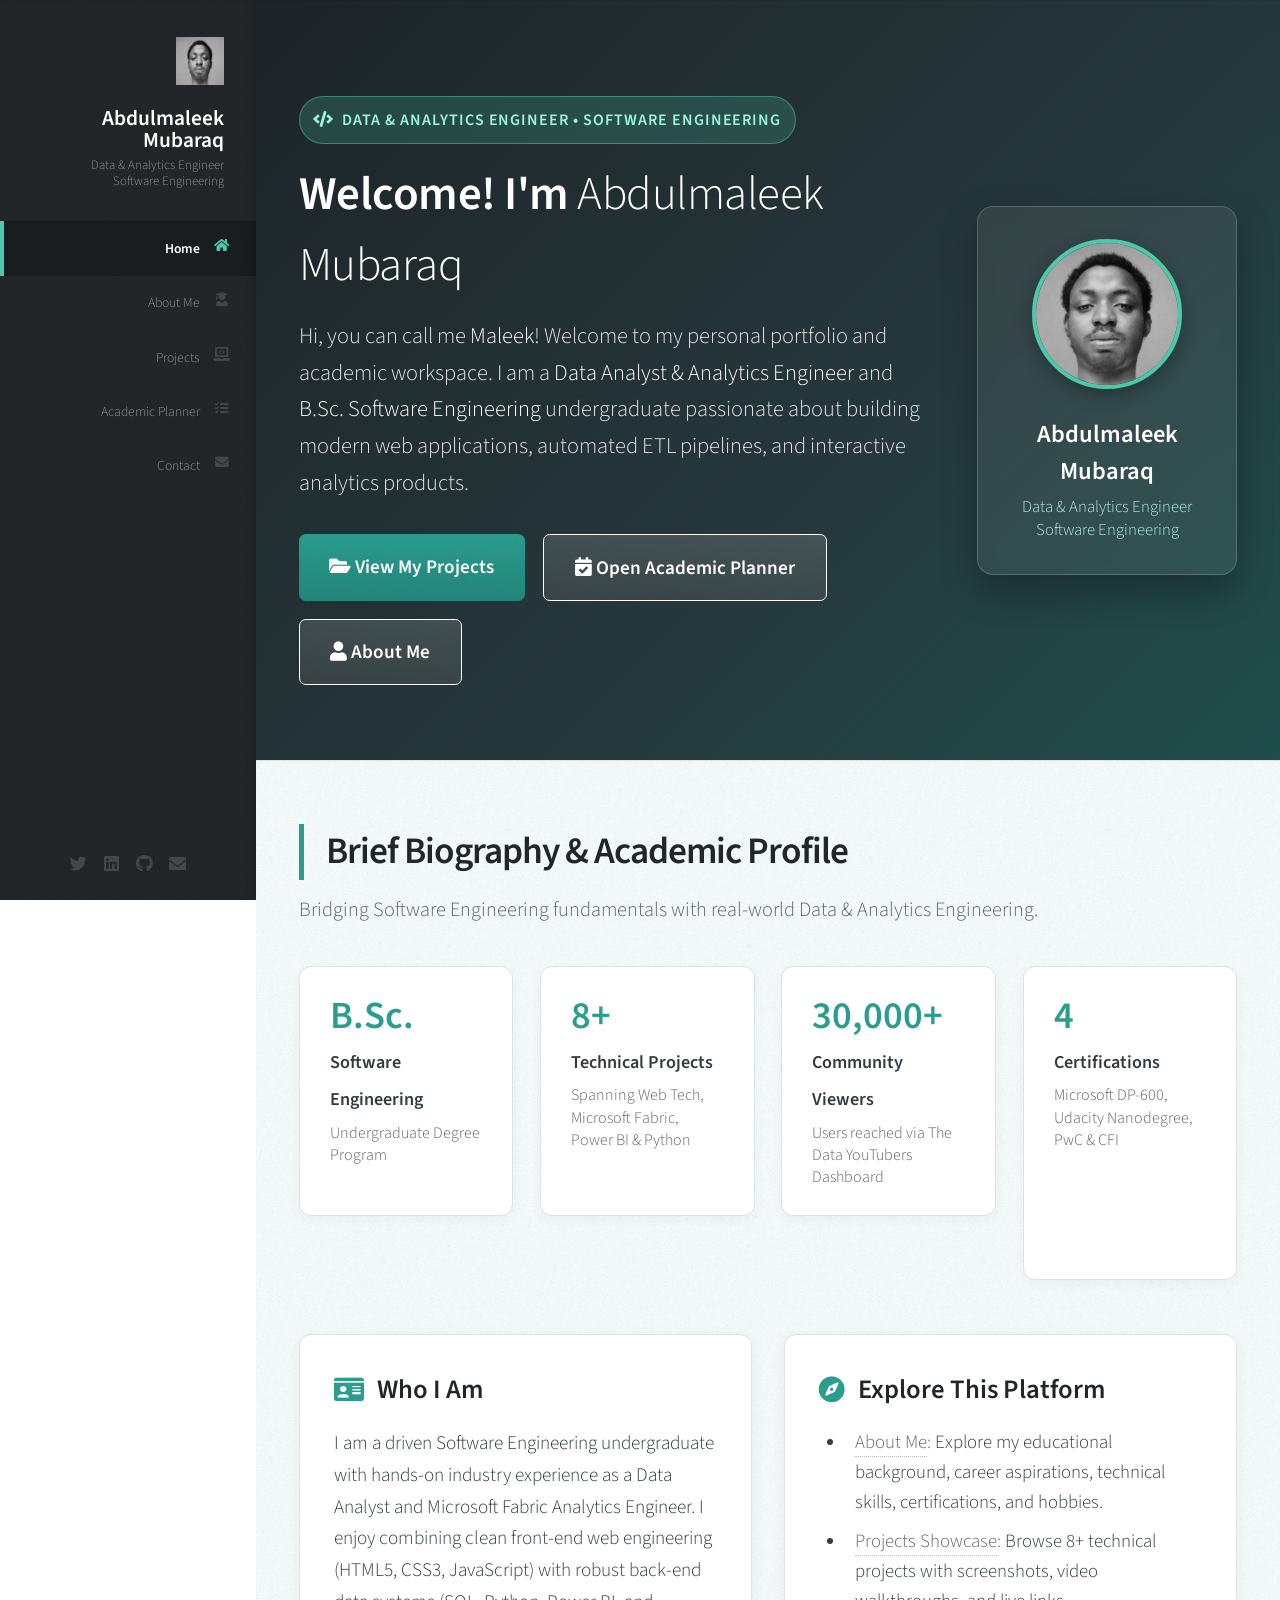
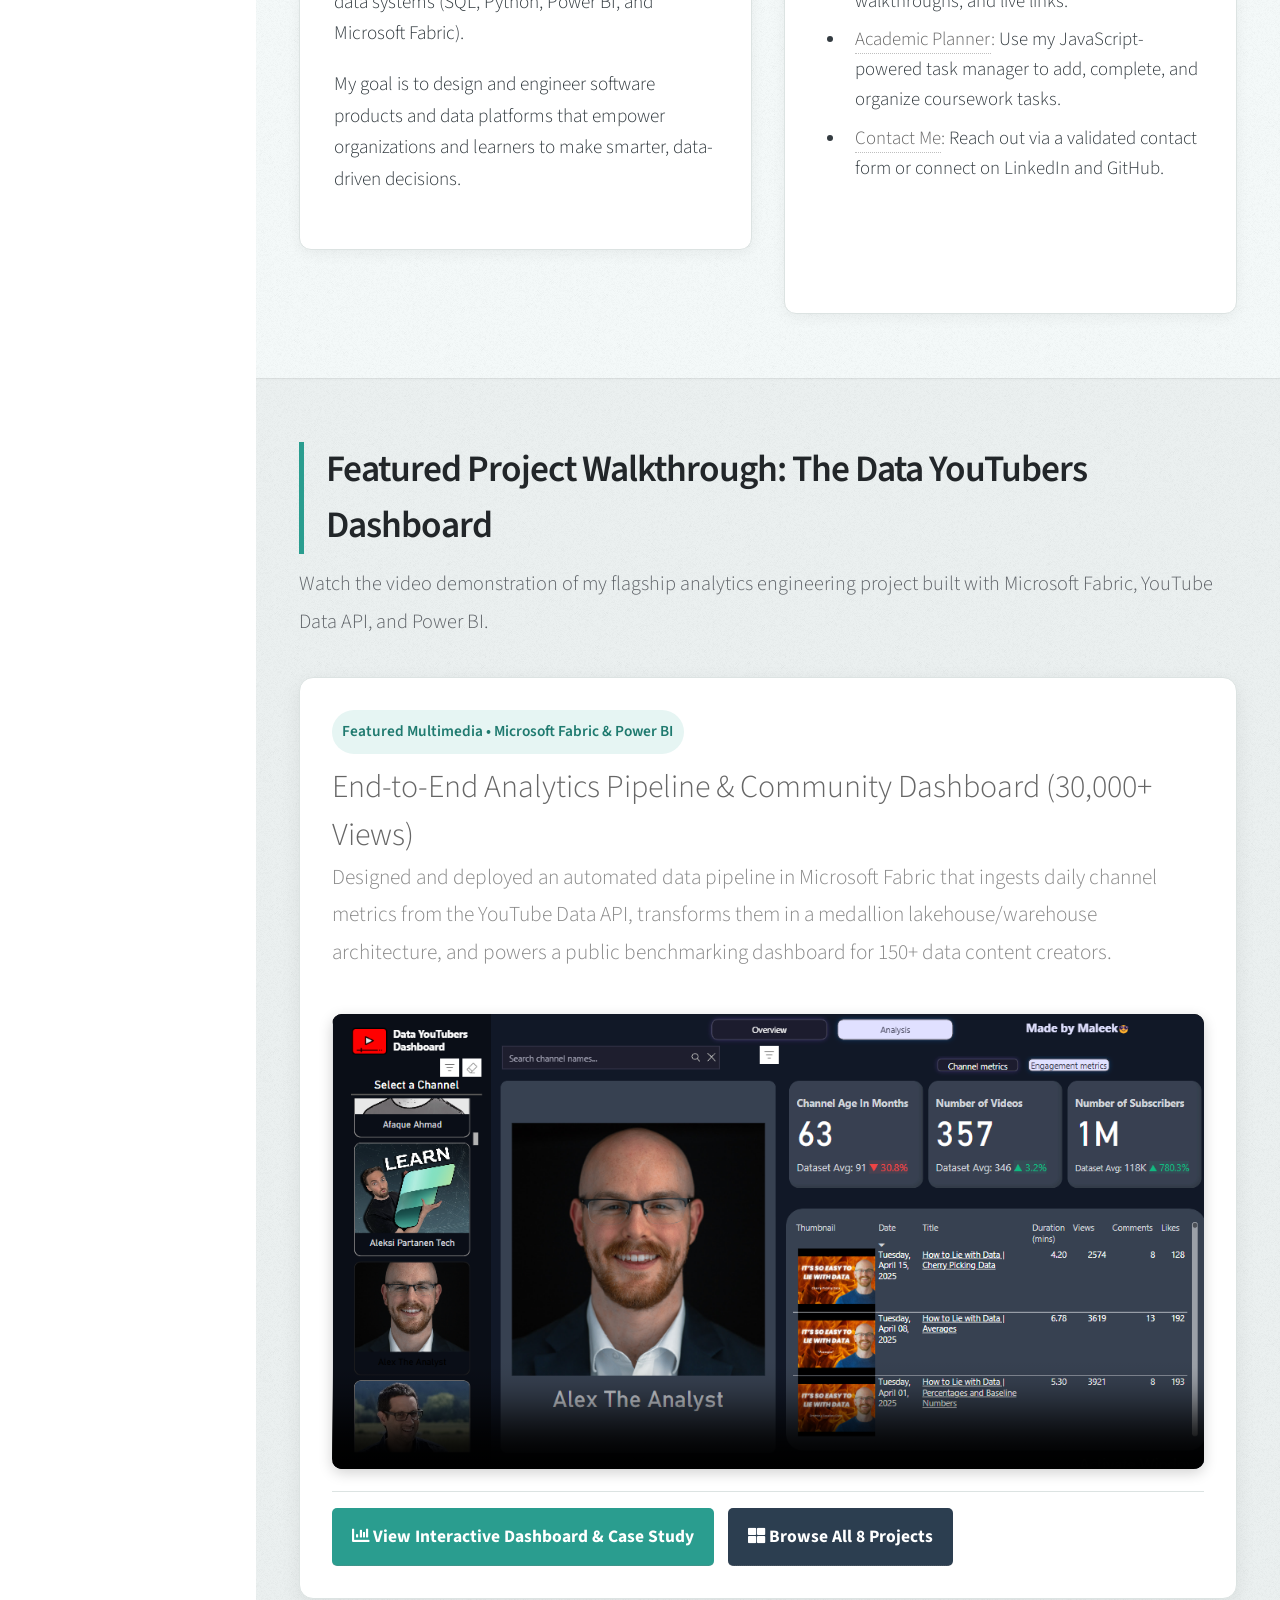
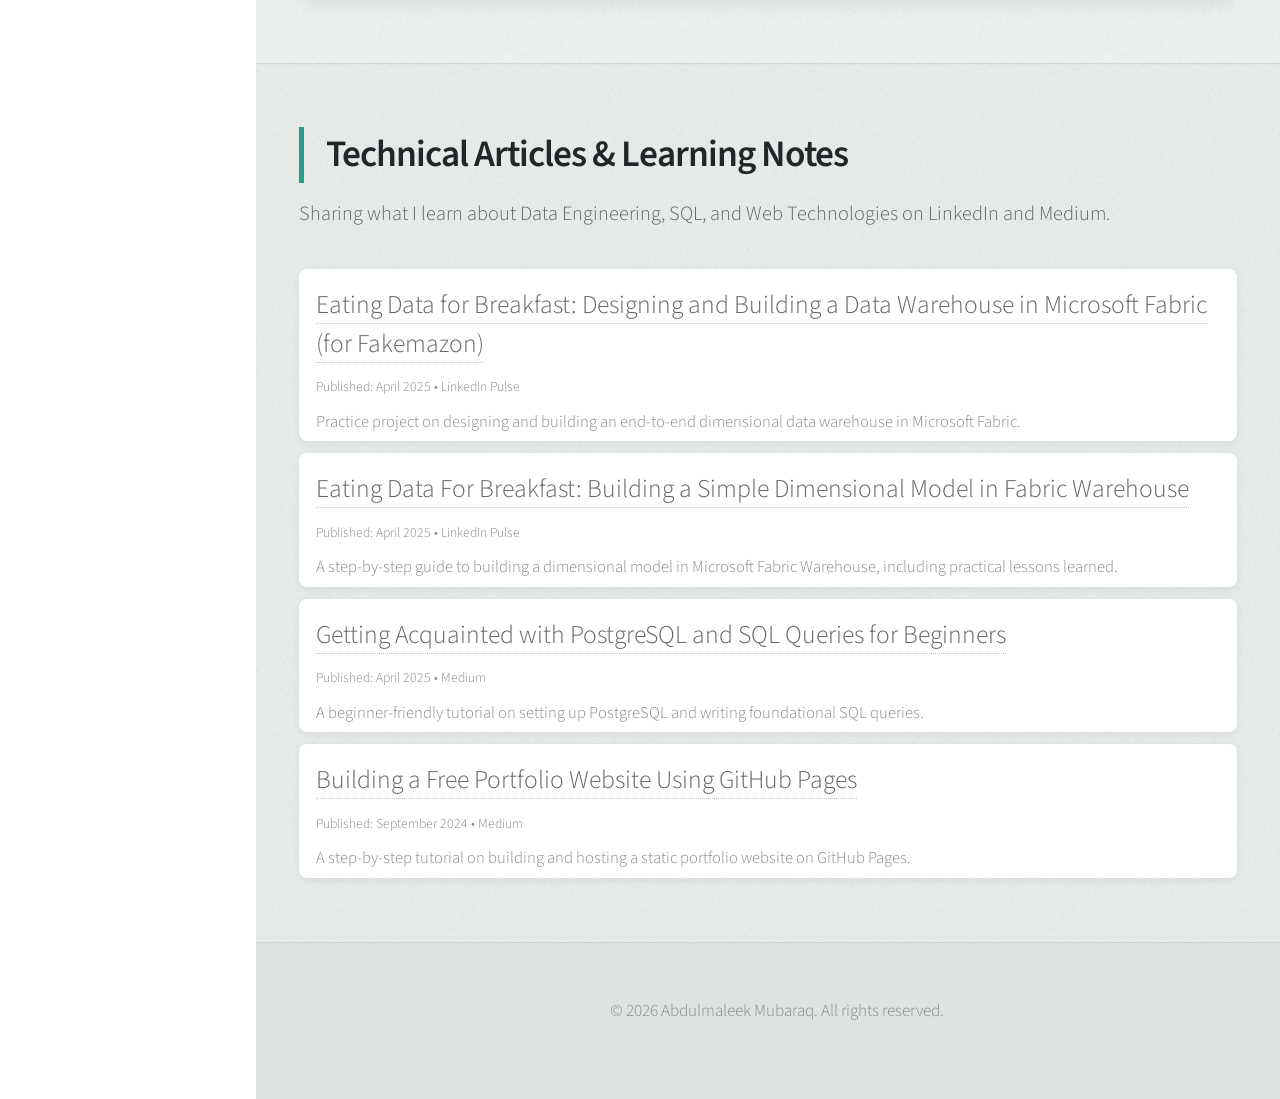
==== commit 87be2540: "Refine portfolio branding: remove redundant university badges and assignment phrasing" ====
--- a/index.html
+++ b/index.html
@@ -25,8 +25,7 @@
             <div id="logo">
                 <span class="image avatar48"><img src="images/avatar.jpg" alt="Portrait of Abdulmaleek Mubaraq" /></span>
                 <h1 id="title">Abdulmaleek<br />Mubaraq</h1>
-                <p>B.Sc. Software Engineering<br />Data &amp; Analytics Engineer</p>
-                <span class="uni-badge">MIVA Open University</span>
+                <p>Data &amp; Analytics Engineer<br />Software Engineering</p>
             </div>
 
             <!-- Multi-Page Navigation Menu -->
@@ -60,12 +59,12 @@
             <div class="container">
                 <div class="home-hero-grid">
                     <div class="home-hero-content">
-                        <span class="hero-eyebrow"><i class="icon solid fa-university"></i> MIVA Open University &bull; B.Sc. Software Engineering</span>
+                        <span class="hero-eyebrow"><i class="icon solid fa-code"></i> Data &amp; Analytics Engineer &bull; Software Engineering</span>
                         <h1>Welcome! I'm <strong>Abdulmaleek Mubaraq</strong></h1>
                         <p>
-                            Hi, you can call me <strong>Maleek</strong>! Welcome to my personal academic portfolio and student management platform.
-                            I am a <strong>B.Sc. Software Engineering</strong> undergraduate at <strong>MIVA Open University</strong> and a certified
-                            <strong>Data Analyst &amp; Analytics Engineer</strong> passionate about building modern web applications, automated ETL pipelines, and interactive analytics products.
+                            Hi, you can call me <strong>Maleek</strong>! Welcome to my personal portfolio and academic workspace.
+                            I am a <strong>Data Analyst &amp; Analytics Engineer</strong> and <strong>B.Sc. Software Engineering</strong> undergraduate
+                            passionate about building modern web applications, automated ETL pipelines, and interactive analytics products.
                         </p>
                         <div class="hero-actions">
                             <a href="projects.html" class="button primary-btn"><i class="icon solid fa-folder-open"></i> View My Projects</a>
@@ -78,7 +77,7 @@
                     <aside class="home-hero-photo-card" aria-label="Student Profile Card">
                         <img src="images/avatar.jpg" alt="Abdulmaleek Mubaraq smiling" />
                         <h3>Abdulmaleek Mubaraq</h3>
-                        <p>B.Sc. Software Engineering<br />MIVA Open University</p>
+                        <p>Data &amp; Analytics Engineer<br />Software Engineering</p>
                     </aside>
                 </div>
             </div>
@@ -97,7 +96,7 @@
                     <article class="stat-card">
                         <span class="stat-number">B.Sc.</span>
                         <span class="stat-label">Software Engineering</span>
-                        <span class="stat-desc">Undergraduate Student at MIVA Open University</span>
+                        <span class="stat-desc">Undergraduate Degree Program</span>
                     </article>
                     <article class="stat-card">
                         <span class="stat-number">8+</span>
@@ -121,7 +120,7 @@
                     <article class="info-card">
                         <h3><i class="icon solid fa-id-card"></i> Who I Am</h3>
                         <p>
-                            I am a driven Software Engineering student at <strong>MIVA Open University</strong> with hands-on industry experience as a Data Analyst and Microsoft Fabric Analytics Engineer. I enjoy combining clean front-end web engineering (HTML5, CSS3, JavaScript) with robust back-end data systems (SQL, Python, Power BI, and Microsoft Fabric).
+                            I am a driven Software Engineering undergraduate with hands-on industry experience as a Data Analyst and Microsoft Fabric Analytics Engineer. I enjoy combining clean front-end web engineering (HTML5, CSS3, JavaScript) with robust back-end data systems (SQL, Python, Power BI, and Microsoft Fabric).
                         </p>
                         <p>
                             My goal is to design and engineer software products and data platforms that empower organizations and learners to make smarter, data-driven decisions.
@@ -131,7 +130,7 @@
                     <article class="info-card">
                         <h3><i class="icon solid fa-compass"></i> Explore This Platform</h3>
                         <ul class="styled-list">
-                            <li><strong><a href="about.html">About Me</a>:</strong> Explore my educational background at MIVA Open University, career aspirations, technical skills, certifications, and hobbies.</li>
+                            <li><strong><a href="about.html">About Me</a>:</strong> Explore my educational background, career aspirations, technical skills, certifications, and hobbies.</li>
                             <li><strong><a href="projects.html">Projects Showcase</a>:</strong> Browse 8+ technical projects with screenshots, video walkthroughs, and live links.</li>
                             <li><strong><a href="planner.html">Academic Planner</a>:</strong> Use my JavaScript-powered task manager to add, complete, and organize coursework tasks.</li>
                             <li><strong><a href="contact.html">Contact Me</a>:</strong> Reach out via a validated contact form or connect on LinkedIn and GitHub.</li>
@@ -229,7 +228,7 @@
     <!-- Semantic Footer -->
     <footer id="footer">
         <ul class="copyright">
-            <li>&copy; 2026 Abdulmaleek Mubaraq (MIVA Open University &bull; B.Sc. Software Engineering). All rights reserved.</li>
+            <li>&copy; 2026 Abdulmaleek Mubaraq. All rights reserved.</li>
         </ul>
     </footer>
 
